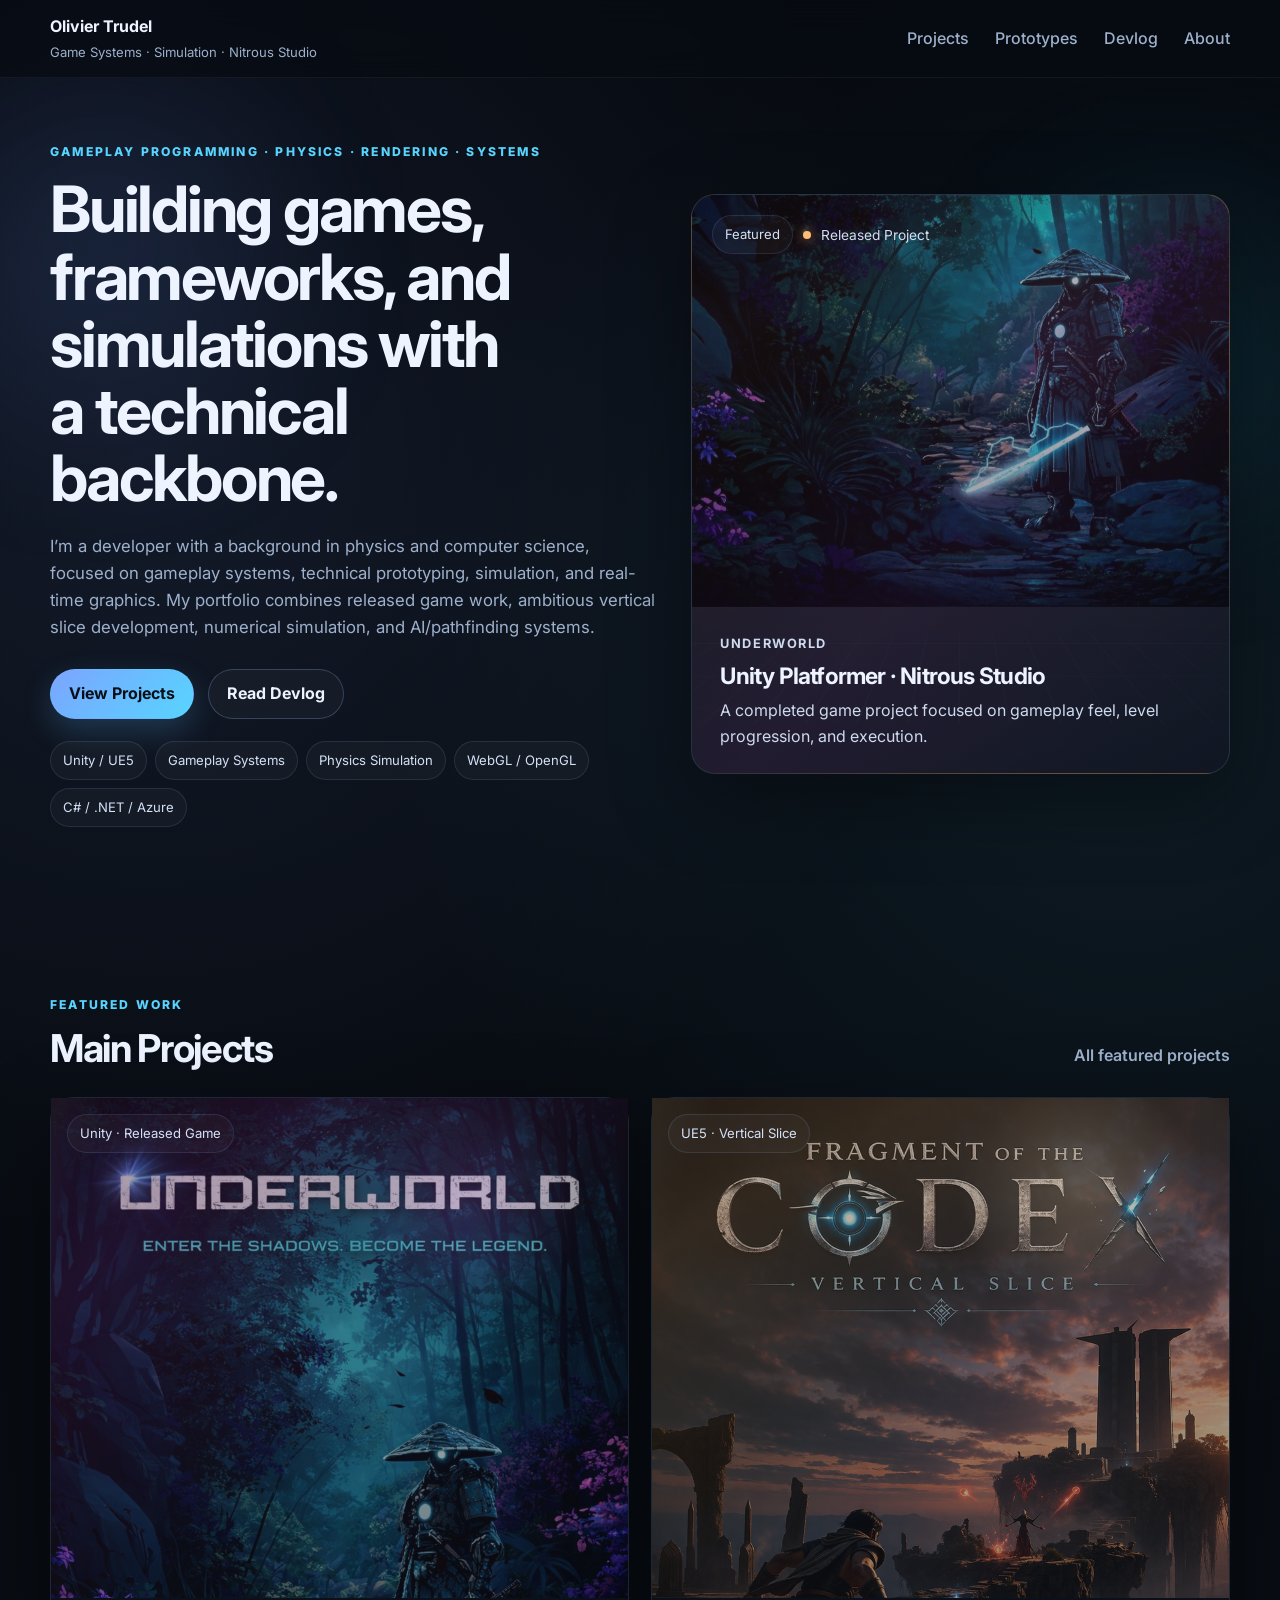
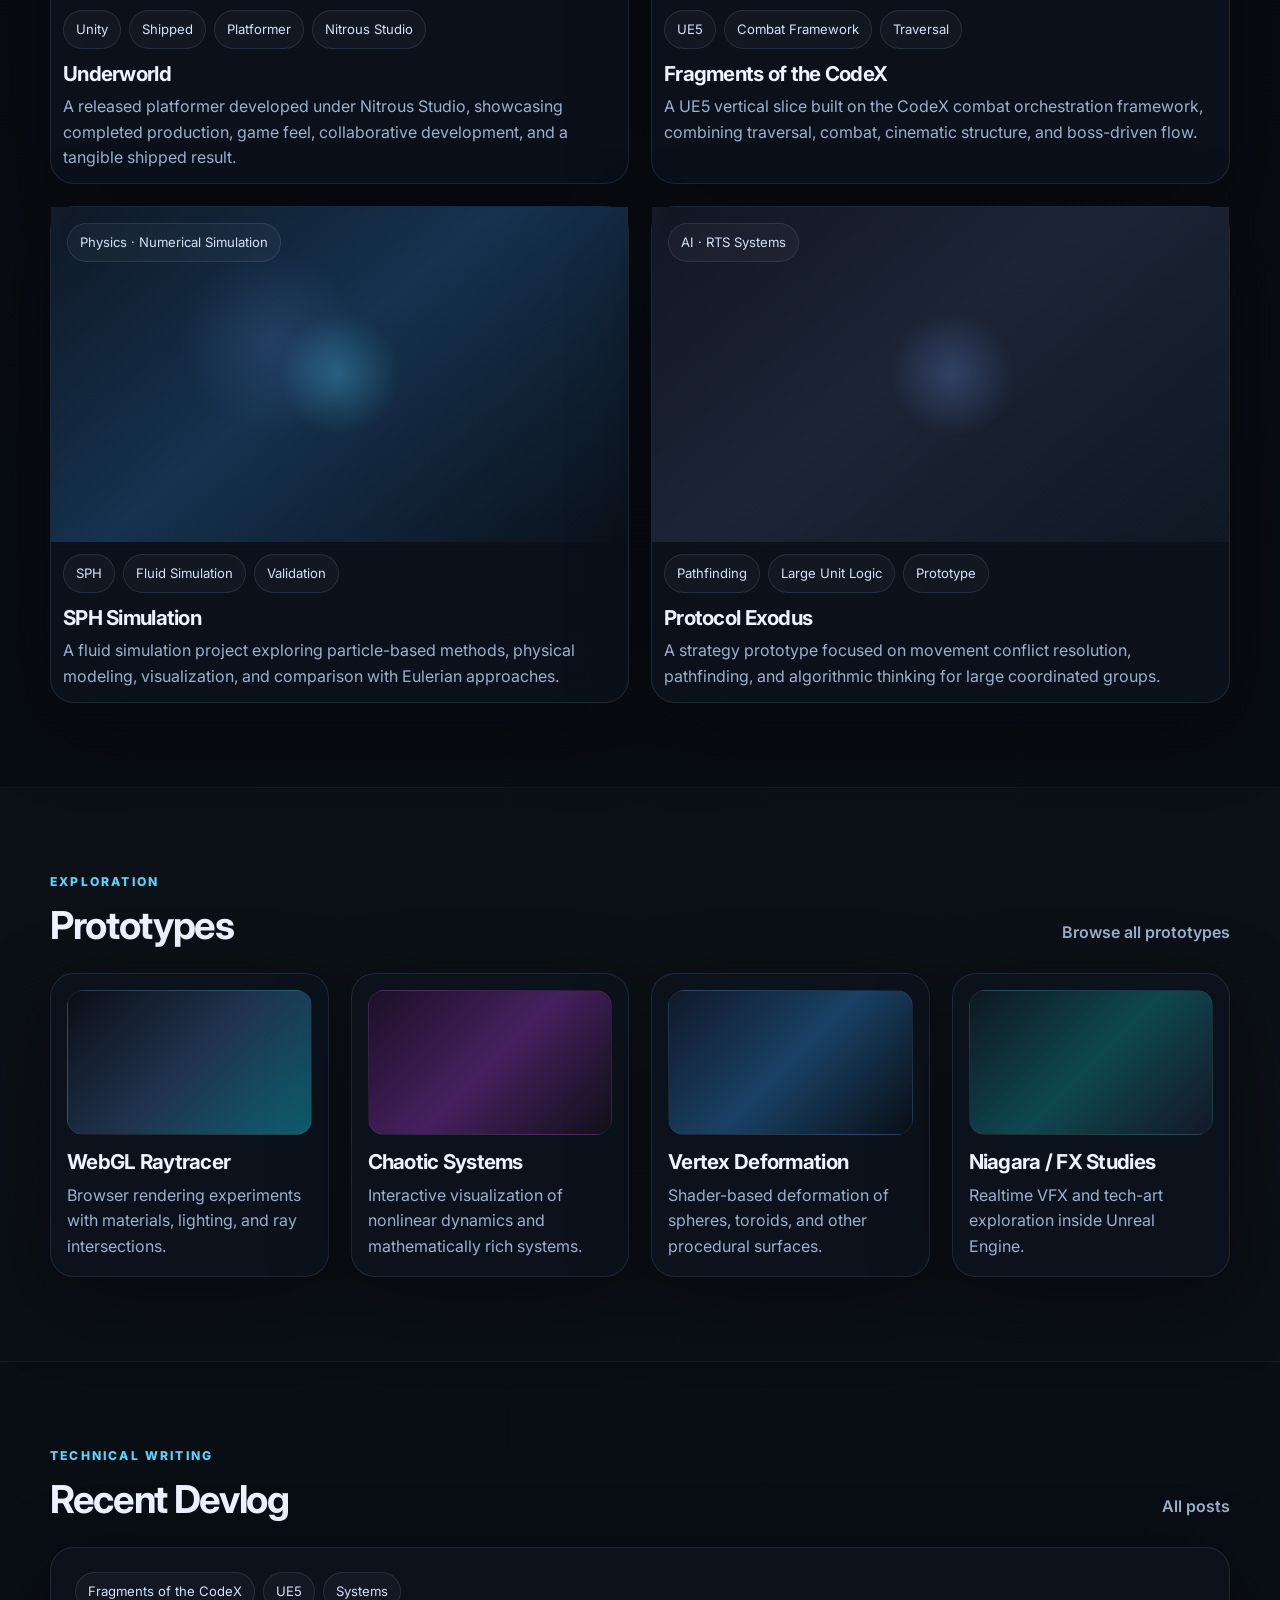
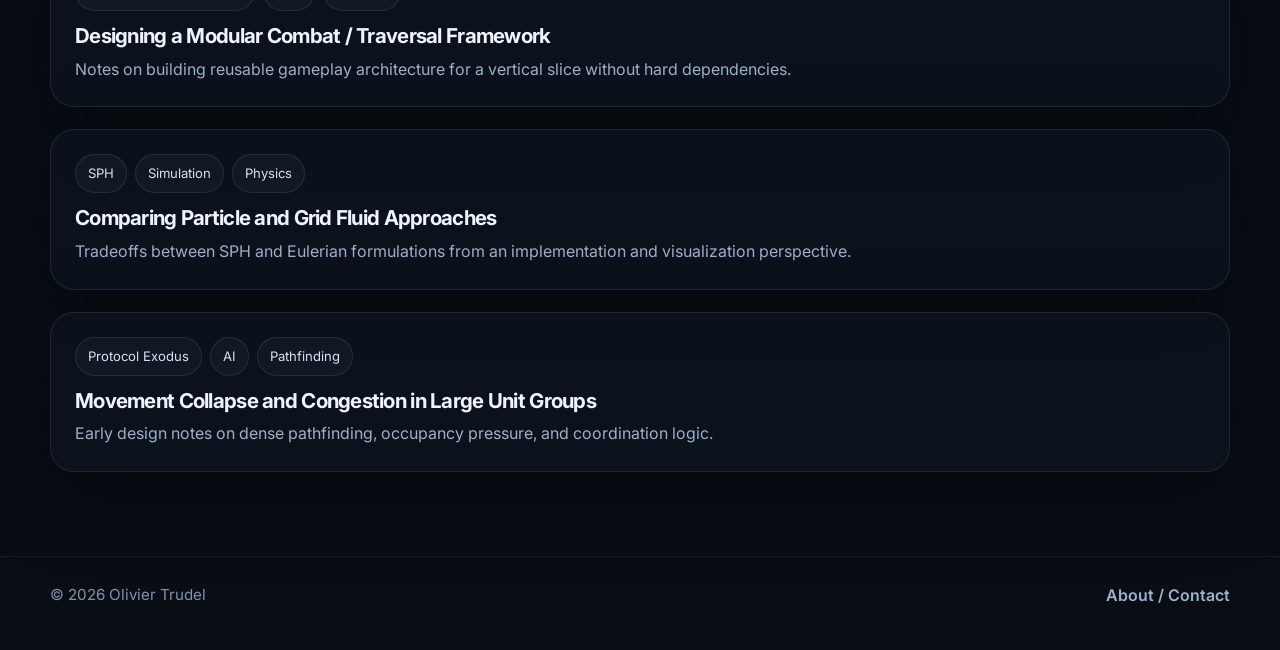
==== index.html @ f6d0781a "Initial commit" ====
<!DOCTYPE html>
<html lang="en">
<head>
    <meta charset="UTF-8" />
    <meta name="viewport" content="width=device-width, initial-scale=1.0" />
    <title>Olivier Trudel — Portfolio</title>
    <meta
            name="description"
            content="Portfolio of Olivier Trudel — gameplay systems, simulation, graphics, and technical development."
    />
    <link rel="preconnect" href="https://fonts.googleapis.com" />
    <link rel="preconnect" href="https://fonts.gstatic.com" crossorigin />
    <link
            href="https://fonts.googleapis.com/css2?family=Inter:wght@400;500;600;700;800&display=swap"
            rel="stylesheet"
    />
    <link rel="stylesheet" href="styles.css" />
</head>
<body>
<div class="page-noise"></div>
<div class="page-glow glow-1"></div>
<div class="page-glow glow-2"></div>

<header class="site-header">
    <div class="container nav">
        <a href="index.html" class="brand">
            <span class="brand-title">Olivier Trudel</span>
            <span class="brand-subtitle">Game Systems · Simulation · Nitrous Studio</span>
        </a>

        <button class="menu-toggle" id="menuToggle" aria-label="Toggle menu">
            <span></span>
            <span></span>
        </button>

        <nav class="nav-links" id="navLinks">
            <a href="projects.html">Projects</a>
            <a href="prototypes.html">Prototypes</a>
            <a href="devlog.html">Devlog</a>
            <a href="about.html">About</a>
        </nav>
    </div>
</header>

<main>
    <section class="hero section">
        <div class="container hero-grid">
            <div class="hero-copy reveal">
                <p class="eyebrow">Gameplay Programming · Physics · Rendering · Systems</p>
                <h1>Building games, frameworks, and simulations with a technical backbone.</h1>
                <p class="hero-text">
                    I’m a developer with a background in physics and computer science, focused on gameplay systems,
                    technical prototyping, simulation, and real-time graphics. My portfolio combines released game work,
                    ambitious vertical slice development, numerical simulation, and AI/pathfinding systems.
                </p>

                <div class="hero-actions">
                    <a href="projects.html" class="btn btn-primary">View Projects</a>
                    <a href="devlog.html" class="btn btn-secondary">Read Devlog</a>
                </div>

                <div class="hero-pills">
                    <span>Unity / UE5</span>
                    <span>Gameplay Systems</span>
                    <span>Physics Simulation</span>
                    <span>WebGL / OpenGL</span>
                    <span>C# / .NET / Azure</span>
                </div>
            </div>

            <div class="hero-visual reveal">
                <div class="hero-panel">
                    <div class="hero-panel-overlay"></div>

                    <div class="hero-hud">
                        <span class="hud-tag">Featured</span>
                        <span class="hud-dot"></span>
                        <span class="hud-status">Released Project</span>
                    </div>

                    <div class="hero-scene">
                        <!--<div class="sun"></div> -->
                        <div class="scan-line"></div>
                        <div class="hero-underworld"></div>
                        <div class="floating-grid"></div>
                        <img src="img/Underworld_horizontal02.png" class="hero-underworld-img" width="760" height="512"/>
                    </div>

                    <div class="hero-panel-content">
                        <p class="panel-label"><a href="underworld.html">Underworld</a></p>
                        <h3><a href="underworld.html">Unity Platformer · Nitrous Studio</a></h3>
                        <p>
                            A completed game project focused on gameplay feel, level progression, and execution.
                        </p>
                    </div>
                </div>
            </div>
        </div>
    </section>

    <section class="section">
        <div class="container">
            <div class="section-head reveal">
                <div>
                    <p class="eyebrow">Featured Work</p>
                    <h2>Main Projects</h2>
                </div>
                <a href="projects.html" class="section-link">All featured projects</a>
            </div>

            <div class="projects-grid home-featured-grid">

                <article class="project-card featured reveal">
                    <div class="project-media">
                        <div class="media-underworld"></div>
                        <div class="project-shine"></div>
                        <img src="img/Underworld_vertical02.png" height="1536" width="1024" class="underworld-card-img"/>
                        <div class="media-label">Unity · Released Game</div>
                    </div>

                    <div class="project-body">
                        <div class="project-tags">
                            <span>Unity</span>
                            <span>Shipped</span>
                            <span>Platformer</span>
                            <span>Nitrous Studio</span>
                        </div>
                        <h3><a href="underworld.html">Underworld</a></h3>
                        <p>
                            A released platformer developed under Nitrous Studio, showcasing completed production,
                            game feel, collaborative development, and a tangible shipped result.
                        </p>
                    </div>
                </article>

                <article class="project-card featured reveal">
                    <div class="project-media">
                        <img src="img/FOTCodeX.png" height="1402" width="1121" class="fragments-card-img"/>
                        <div class="project-shine"></div>
                        <div class="media-fragments"> </div>
                        <div class="media-label">UE5 · Vertical Slice</div>
                    </div>
                    <div class="project-body">
                        <div class="project-tags">
                            <span>UE5</span>
                            <span>Combat Framework</span>
                            <span>Traversal</span>
                        </div>
                        <h3><a href="fragments-codex.html">Fragments of the CodeX</a></h3>
                        <p>
                            A UE5 vertical slice built on the CodeX combat orchestration framework,
                            combining traversal, combat, cinematic structure, and boss-driven flow.
                        </p>
                    </div>
                </article>

                <article class="project-card reveal">
                    <div class="project-media media-sph">
                        <div class="project-shine"></div>
                        <div class="media-label">Physics · Numerical Simulation</div>
                    </div>
                    <div class="project-body">
                        <div class="project-tags">
                            <span>SPH</span>
                            <span>Fluid Simulation</span>
                            <span>Validation</span>
                        </div>
                        <h3>SPH Simulation</h3>
                        <p>
                            A fluid simulation project exploring particle-based methods, physical modeling,
                            visualization, and comparison with Eulerian approaches.
                        </p>
                    </div>
                </article>

                <article class="project-card reveal">
                    <div class="project-media media-protocol">
                        <div class="project-shine"></div>
                        <div class="media-label">AI · RTS Systems</div>
                    </div>
                    <div class="project-body">
                        <div class="project-tags">
                            <span>Pathfinding</span>
                            <span>Large Unit Logic</span>
                            <span>Prototype</span>
                        </div>
                        <h3>Protocol Exodus</h3>
                        <p>
                            A strategy prototype focused on movement conflict resolution, pathfinding,
                            and algorithmic thinking for large coordinated groups.
                        </p>
                    </div>
                </article>
            </div>
        </div>
    </section>

    <section class="section section-alt">
        <div class="container">
            <div class="section-head reveal">
                <div>
                    <p class="eyebrow">Exploration</p>
                    <h2>Prototypes</h2>
                </div>
                <a href="prototypes.html" class="section-link">Browse all prototypes</a>
            </div>

            <div class="prototype-grid">
                <article class="prototype-card reveal">
                    <div class="prototype-thumb thumb-ray"></div>
                    <h3>WebGL Raytracer</h3>
                    <p>Browser rendering experiments with materials, lighting, and ray intersections.</p>
                </article>

                <article class="prototype-card reveal">
                    <div class="prototype-thumb thumb-chaos"></div>
                    <h3>Chaotic Systems</h3>
                    <p>Interactive visualization of nonlinear dynamics and mathematically rich systems.</p>
                </article>

                <article class="prototype-card reveal">
                    <div class="prototype-thumb thumb-vertex"></div>
                    <h3>Vertex Deformation</h3>
                    <p>Shader-based deformation of spheres, toroids, and other procedural surfaces.</p>
                </article>

                <article class="prototype-card reveal">
                    <div class="prototype-thumb thumb-niagara"></div>
                    <h3>Niagara / FX Studies</h3>
                    <p>Realtime VFX and tech-art exploration inside Unreal Engine.</p>
                </article>
            </div>
        </div>
    </section>

    <section class="section">
        <div class="container">
            <div class="section-head reveal">
                <div>
                    <p class="eyebrow">Technical Writing</p>
                    <h2>Recent Devlog</h2>
                </div>
                <a href="devlog.html" class="section-link">All posts</a>
            </div>

            <div class="devlog-list">
                <article class="devlog-card reveal">
                    <div class="devlog-meta">
                        <span>Fragments of the CodeX</span>
                        <span>UE5</span>
                        <span>Systems</span>
                    </div>
                    <h3>Designing a Modular Combat / Traversal Framework</h3>
                    <p>
                        Notes on building reusable gameplay architecture for a vertical slice without hard dependencies.
                    </p>
                </article>

                <article class="devlog-card reveal">
                    <div class="devlog-meta">
                        <span>SPH</span>
                        <span>Simulation</span>
                        <span>Physics</span>
                    </div>
                    <h3>Comparing Particle and Grid Fluid Approaches</h3>
                    <p>
                        Tradeoffs between SPH and Eulerian formulations from an implementation and visualization perspective.
                    </p>
                </article>

                <article class="devlog-card reveal">
                    <div class="devlog-meta">
                        <span>Protocol Exodus</span>
                        <span>AI</span>
                        <span>Pathfinding</span>
                    </div>
                    <h3>Movement Collapse and Congestion in Large Unit Groups</h3>
                    <p>
                        Early design notes on dense pathfinding, occupancy pressure, and coordination logic.
                    </p>
                </article>
            </div>
        </div>
    </section>
</main>

<footer class="site-footer">
    <div class="container footer-row">
        <p>© 2026 Olivier Trudel</p>
        <a href="about.html" class="back-top">About / Contact</a>
    </div>
</footer>

<script src="script.js"></script>
</body>
</html>
---- styles.css ----
:root {
    --bg: #080c12;
    --bg-2: #0c121b;
    --panel: rgba(14, 20, 30, 0.78);
    --panel-strong: rgba(16, 23, 35, 0.95);
    --line: rgba(164, 195, 255, 0.12);
    --line-strong: rgba(164, 195, 255, 0.24);
    --text: #edf3ff;
    --muted: #9db0cc;
    --muted-2: #7f92ad;
    --accent: #7ca4ff;
    --accent-2: #57d5ff;
    --accent-3: #ffbe78;
    --shadow: 0 24px 80px rgba(0, 0, 0, 0.36);
    --radius: 24px;
    --radius-sm: 16px;
    --container: 1180px;
    --header-height: 78px;
}

* {
    box-sizing: border-box;
}

html {
    scroll-behavior: smooth;
}

body {
    margin: 0;
    color: var(--text);
    background:
            radial-gradient(circle at 12% 12%, rgba(124, 164, 255, 0.10), transparent 22%),
            radial-gradient(circle at 88% 18%, rgba(87, 213, 255, 0.08), transparent 22%),
            linear-gradient(180deg, #06090f 0%, #080c12 32%, #090e15 100%);
    font-family: "Inter", sans-serif;
    line-height: 1.6;
    overflow-x: hidden;
}

body.menu-open {
    overflow: hidden;
}

a {
    color: inherit;
    text-decoration: none;
}

.page-noise {
    position: fixed;
    inset: 0;
    pointer-events: none;
    z-index: 0;
    opacity: 0.06;
    background-image:
            radial-gradient(circle at 20% 20%, white 0.5px, transparent 0.7px),
            radial-gradient(circle at 80% 40%, white 0.5px, transparent 0.7px),
            radial-gradient(circle at 50% 70%, white 0.5px, transparent 0.7px);
    background-size: 180px 180px, 240px 240px, 200px 200px;
}

.page-glow {
    position: fixed;
    border-radius: 999px;
    filter: blur(90px);
    pointer-events: none;
    z-index: 0;
    opacity: 0.18;
}

.glow-1 {
    width: 320px;
    height: 320px;
    top: 90px;
    left: -60px;
    background: #4e6db9;
}

.glow-2 {
    width: 280px;
    height: 280px;
    right: -40px;
    top: 220px;
    background: #1686a4;
}

.container {
    width: min(var(--container), calc(100% - 40px));
    margin: 0 auto;
    position: relative;
    z-index: 1;
}

.section {
    padding: 84px 0;
}

.section-alt {
    background:
            linear-gradient(180deg, rgba(255,255,255,0.015), rgba(255,255,255,0.006));
    border-top: 1px solid rgba(255,255,255,0.04);
    border-bottom: 1px solid rgba(255,255,255,0.04);
}

.eyebrow {
    margin: 0 0 14px;
    font-size: 0.76rem;
    text-transform: uppercase;
    letter-spacing: 0.18em;
    font-weight: 800;
    color: var(--accent-2);
}

h1, h2, h3 {
    margin: 0;
    line-height: 1.05;
    letter-spacing: -0.035em;
}

h1 {
    font-size: clamp(2.8rem, 5vw, 5rem);
    max-width: 11.5ch;
}

h2 {
    font-size: clamp(2rem, 3vw, 3rem);
}

h3 {
    font-size: 1.28rem;
}

p {
    margin: 0;
    color: var(--muted);
}

.site-header {
    position: sticky;
    top: 0;
    height: var(--header-height);
    display: flex;
    align-items: center;
    z-index: 20;
    background: rgba(8, 12, 18, 0.72);
    backdrop-filter: blur(16px);
    border-bottom: 1px solid rgba(255,255,255,0.05);
}

.nav {
    display: flex;
    align-items: center;
    justify-content: space-between;
    gap: 24px;
    min-height: var(--header-height);
}

.brand {
    display: inline-flex;
    flex-direction: column;
    gap: 3px;
}

.brand-title {
    font-size: 1rem;
    font-weight: 700;
    color: var(--text);
}

.brand-subtitle {
    font-size: 0.82rem;
    color: var(--muted);
}

.nav-links {
    display: flex;
    align-items: center;
    gap: 26px;
}

.nav-links a {
    color: var(--muted);
    font-weight: 500;
    transition: color 160ms ease;
}

.nav-links a:hover,
.section-link:hover,
.back-top:hover {
    color: var(--text);
}

.menu-toggle {
    display: none;
    width: 46px;
    height: 46px;
    border-radius: 12px;
    border: 1px solid var(--line);
    background: rgba(255,255,255,0.03);
    cursor: pointer;
    padding: 0;
    position: relative;
}

.menu-toggle span {
    position: absolute;
    left: 12px;
    right: 12px;
    height: 2px;
    background: var(--text);
    transition: transform 180ms ease, top 180ms ease;
}

.menu-toggle span:first-child {
    top: 17px;
}

.menu-toggle span:last-child {
    top: 27px;
}

.menu-toggle.active span:first-child {
    top: 22px;
    transform: rotate(45deg);
}

.menu-toggle.active span:last-child {
    top: 22px;
    transform: rotate(-45deg);
}

.hero {
    padding-top: 64px;
}

.hero-grid {
    display: grid;
    grid-template-columns: 1.06fr 0.94fr;
    gap: 34px;
    align-items: center;
}

.hero-text {
    margin-top: 22px;
    max-width: 62ch;
    font-size: 1.05rem;
}

.hero-actions,
.about-actions {
    display: flex;
    flex-wrap: wrap;
    gap: 14px;
    margin-top: 28px;
}

.btn {
    min-height: 50px;
    padding: 0 18px;
    border-radius: 999px;
    display: inline-flex;
    align-items: center;
    justify-content: center;
    border: 1px solid transparent;
    font-weight: 700;
    transition: transform 160ms ease, border-color 160ms ease, background 160ms ease;
}

.btn:hover {
    transform: translateY(-2px);
}

.btn-primary {
    color: #071019;
    background: linear-gradient(135deg, var(--accent), var(--accent-2));
    box-shadow: 0 12px 30px rgba(88, 180, 255, 0.22);
}

.btn-secondary {
    color: var(--text);
    border-color: var(--line-strong);
    background: rgba(255,255,255,0.03);
}



/* HERO section */

.hero-pills,
.project-tags,
.devlog-meta {
    display: flex;
    flex-wrap: wrap;
    gap: 8px;
}

.hero-pills {
    margin-top: 22px;
}

.hero-pills span,
.project-tags span,
.devlog-meta span,
.media-label,
.hud-tag {
    border: 1px solid var(--line);
    background: rgba(255,255,255,0.03);
    color: #d4e2f8;
    border-radius: 999px;
    padding: 8px 12px;
    font-size: 0.82rem;
}

.hero-panel,
.project-card,
.prototype-card,
.devlog-card,
.about-card,
.contact-panel,
.case-card {
    border: 1px solid var(--line);
    background: var(--panel);
    border-radius: var(--radius);
    box-shadow: var(--shadow);
}

.hero-panel {
    position: relative;
    overflow: hidden;
    min-height: 580px;
    background:
            linear-gradient(180deg, rgba(255,255,255,0.02), rgba(255,255,255,0.01)),
            linear-gradient(160deg, #1c1514 0%, #5d3c20 18%, #1a1f2b 58%, #111827 100%);
}


.hero-panel-overlay {
    position: absolute;
    inset: 0;
    background:
            radial-gradient(circle at 70% 20%, rgba(122, 164, 255, 0.16), transparent 18%),
            linear-gradient(180deg, rgba(5,8,12,0.0), rgba(5,8,12,0.18));
    pointer-events: none;
}

.hero-hud {
    position: absolute;
    top: 20px;
    left: 20px;
    right: 20px;
    z-index: 2;
    display: flex;
    align-items: center;
    flex-wrap: wrap;
    gap: 10px;
}

.hud-status {
    color: #d4dff0;
    font-size: 0.86rem;
}

.hud-dot {
    width: 8px;
    height: 8px;
    border-radius: 999px;
    background: var(--accent-3);
    box-shadow: 0 0 12px rgba(255, 190, 120, 0.7);
}


/* HERO Image */

.hero-underworld {
    position: absolute;
    inset: -5px;
    z-index: 1;
    opacity: 0.23;
    background:
            radial-gradient(circle at 68% 26%, rgba(197, 125, 255, 0.4), transparent 18%),
            linear-gradient(
                    135deg,
                    #1c1326 30%,
                    #4d2352 55%,
                    #191c28 88%,
                    #10141e 100%
            );
}

.hero-scene {
    position: absolute;
    inset: 0;
    overflow: hidden;
}

.hero-underworld-img {
    position: absolute;
    z-index: 0;
    pointer-events: none;
    display: block;

    left: 50%;
    top: 50%;
    transform: translate(-50%, -63%) scale(0.50);
    width: auto;
    height: auto;
    max-width: none;
    max-height: none;
    opacity: 0.78;
}


.sun {
    position: absolute;
    width: 180px;
    height: 180px;
    border-radius: 999px;
    top: 50px;
    right: 350px;
    z-index: 1;
    background:
            radial-gradient(circle, rgba(255, 214, 154, 0.1) 0%, rgba(255, 187, 90, 0.3) 42%, rgba(255, 187, 90, 0.0) 68%);
    filter: blur(8px);
}

.scan-line {
    position: absolute;
    inset: 0;
    background: linear-gradient(180deg, transparent, rgba(255,255,255,0.08), transparent);
    transform: translateY(-120%);
    animation: scanMove 7s linear infinite;
    opacity: 0.45;
}

.floating-grid {
    position: absolute;
    inset: auto -10% -6% -10%;
    height: 48%;
    background-image:
            linear-gradient(rgba(140, 180, 255, 0.09) 1px, transparent 1px),
            linear-gradient(90deg, rgba(140, 180, 255, 0.09) 1px, transparent 1px);
    background-size: 40px 40px;
    transform: perspective(600px) rotateX(72deg);
    opacity: 0.32;
}

.hero-panel-content {
    position: absolute;
    left: 28px;
    right: 28px;
    bottom: 24px;
    z-index: 2;
}

.panel-label {
    margin-bottom: 10px;
    color: var(--accent-2);
    font-weight: 700;
    text-transform: uppercase;
    letter-spacing: 0.12em;
    font-size: 0.8rem;
}

.hero-panel-content h3 {
    font-size: 1.42rem;
    max-width: 24ch;
}

.hero-panel-content p {
    margin-top: 10px;
    max-width: 44ch;
    color: #cedaee;
}

.section-head {
    margin-bottom: 28px;
    display: flex;
    align-items: end;
    justify-content: space-between;
    gap: 16px;
}

.section-link {
    color: var(--muted);
    font-weight: 600;
}












/* PROJECT SECTION */

.projects-grid,
.prototype-grid,
.devlog-list {
    display: grid;
    gap: 22px;
}

.projects-grid {
    grid-template-columns: repeat(2, minmax(0, 1fr));
}

.home-featured-grid .featured {
    grid-column: span 1;
    grid-row: span 2;
}

.project-card,
.prototype-card,
.devlog-card,
.case-card,
.about-card,
.contact-panel {
    transition: transform 180ms ease, border-color 180ms ease;
}

.project-card:hover,
.prototype-card:hover,
.devlog-card:hover,
.case-card:hover,
.about-card:hover,
.contact-panel:hover {
    transform: translateY(-4px);
    border-color: rgba(124, 164, 255, 0.26);
}

.project-media {
    position: relative;
    height: 335px;
    overflow: hidden;
}

.featured .project-media {
    height: 500px;
}

.project-body {
    padding: 12px;
}

.project-body h3,
.prototype-card h3,
.devlog-card h3 {
    margin-top: 14px;
    margin-bottom: 10px;
}

.media-label {
    position: absolute;
    top: 16px;
    left: 16px;
    z-index: 2;
}

.project-shine {
    position: absolute;
    inset: -20%;
    background: linear-gradient(110deg, transparent 30%, rgba(255,255,255,0.14) 48%, transparent 66%);
    transform: translateX(-60%);
    animation: shineMove 9s ease-in-out infinite;
    z-index: 2;
}

/* Underworld card section */



.media-underworld {
    position: absolute;
    inset: -10%;
    z-index: 1;
    opacity: 0.4;
    background:
         radial-gradient(circle at 68% 26%, rgba(197, 125, 255, 0.4), transparent 18%),
         linear-gradient(145deg, #1c1326 0%, #4d2352 26%, #191c28 60%, #10141e 100%);
}

.underworld-card-img {
    position: absolute;
    z-index: 0;

    left: 50%;
    top: 50%;
    transform: translate(-50%, -38%) scale(0.6);
    width: auto;
    height: auto;
    max-width: none;
    max-height: none;
    opacity: 0.95;
    filter: saturate(1.00) contrast(1.00);
}





/* FOTCodeX card section */

.media-fragments {
    position: absolute;
    inset: -10%;
    z-index: 1;
    opacity: 0.38;
    background:
            radial-gradient(circle at 70% 24%, rgba(255, 214, 154, 0.55), transparent 18%),
            linear-gradient(150deg, #3f2917 0%, #6f4c27 24%, #1b1f2a 62%, #101521 100%);
}

.fragments-card-img {
    position: absolute;
    z-index: 0;

    left: 50%;
    top: 50%;
    transform: translate(-50%, -38%) scale(0.6);
    width: auto;
    height: auto;
    max-width: none;
    max-height: none;
    opacity: 0.95;
    filter: saturate(1.00) contrast(1.00);
}



/* SPH card section */

.media-sph {
    background:
            radial-gradient(circle at 50% 50%, rgba(87, 213, 255, 0.28), transparent 18%),
            radial-gradient(circle at 38% 40%, rgba(124, 164, 255, 0.14), transparent 22%),
            linear-gradient(140deg, #0f1825 0%, #15324f 46%, #0b111a 100%);
}

.media-protocol {
    background:
            radial-gradient(circle at 52% 50%, rgba(124,164,255,0.24), transparent 18%),
            linear-gradient(140deg, #111622 0%, #1c2436 45%, #101823 100%);
}

.case-list {
    display: grid;
    gap: 26px;
}

.case-card {
    overflow: hidden;
}

.case-media.large {
    height: 280px;
}

.case-media {
    border-bottom: 1px solid rgba(255,255,255,0.05);
}

.case-content {
    padding: 24px;
}

.case-kicker {
    color: var(--accent-2);
    text-transform: uppercase;
    letter-spacing: 0.12em;
    font-size: 0.78rem;
    font-weight: 700;
    margin-bottom: 10px;
}

.case-content > p {
    margin-top: 16px;
}

.case-columns {
    margin-top: 24px;
    display: grid;
    grid-template-columns: repeat(2, minmax(0, 1fr));
    gap: 24px;
}

.case-columns ul,
.about-card ul {
    margin: 14px 0 0;
    padding-left: 20px;
    color: var(--muted);
}

.case-columns li + li,
.about-card li + li {
    margin-top: 10px;
}

.prototype-grid {
    grid-template-columns: repeat(4, minmax(0, 1fr));
}

.prototype-page-grid {
    gap: 18px;
}

.prototype-card {
    padding: 16px;
}

.prototype-thumb {
    height: 145px;
    border-radius: var(--radius-sm);
    margin-bottom: 16px;
    border: 1px solid rgba(255,255,255,0.05);
}

.thumb-ray {
    background: linear-gradient(135deg, #0b0f16, #20334e, #0d6070);
}
.thumb-chaos {
    background: linear-gradient(135deg, #1d1027, #46205f, #11111a);
}
.thumb-vertex {
    background: linear-gradient(135deg, #11192a, #194165, #0b1018);
}
.thumb-geometry {
    background: linear-gradient(135deg, #231118, #6d273f, #131018);
}
.thumb-niagara {
    background: linear-gradient(135deg, #0f1820, #0f4850, #141826);
}
.thumb-fluid-alt {
    background: linear-gradient(135deg, #102033, #1a4d76, #0e1420);
}
.thumb-webgl {
    background: linear-gradient(135deg, #141727, #284e80, #12131b);
}
.thumb-misc {
    background: linear-gradient(135deg, #181818, #343434, #101010);
}

.about-grid {
    display: grid;
    grid-template-columns: 1.1fr 0.9fr;
    gap: 24px;
    align-items: start;
}

.about-copy p + p {
    margin-top: 16px;
}

.about-card {
    padding: 26px;
    background: var(--panel-strong);
}

.contact-panel {
    padding: 28px;
    display: grid;
    grid-template-columns: 1fr auto;
    gap: 24px;
    align-items: center;
    background:
            linear-gradient(180deg, rgba(255,255,255,0.02), rgba(255,255,255,0.01)),
            var(--panel);
}

.contact-panel-alone {
    margin-top: 28px;
}

.contact-links {
    display: flex;
    flex-wrap: wrap;
    gap: 14px;
}

.contact-links a {
    padding: 10px 14px;
    border-radius: 999px;
    border: 1px solid var(--line);
    background: rgba(255,255,255,0.03);
    color: #d8e6fb;
    font-weight: 600;
}

.page-intro {
    margin-bottom: 34px;
}

.page-title {
    max-width: none;
}

.page-subtitle {
    margin-top: 18px;
    max-width: 70ch;
    font-size: 1.04rem;
}

.large-devlog-list {
    gap: 18px;
}

.devlog-card {
    padding: 24px;
}

.site-footer {
    padding: 26px 0 42px;
    border-top: 1px solid rgba(255,255,255,0.05);
}

.footer-row {
    display: flex;
    align-items: center;
    justify-content: space-between;
    gap: 16px;
}

.footer-row p {
    color: var(--muted-2);
    font-size: 0.95rem;
}

.back-top {
    color: var(--muted);
    font-weight: 600;
}

/* reveal */
.reveal {
    opacity: 0;
    transform: translateY(22px);
    transition: opacity 600ms ease, transform 600ms ease;
}

.reveal.visible {
    opacity: 1;
    transform: translateY(0);
}

/* animations */
@keyframes scanMove {
    from { transform: translateY(-120%); }
    to { transform: translateY(120%); }
}

@keyframes shineMove {
    0% { transform: translateX(-80%); }
    55% { transform: translateX(60%); }
    100% { transform: translateX(60%); }
}

@media (max-width: 1080px) {
    .hero-grid,
    .about-grid,
    .contact-panel,
    .prototype-grid,
    .projects-grid,
    .case-columns {
        grid-template-columns: 1fr;
    }

    .home-featured-grid .featured {
        grid-column: auto;
    }

    .contact-panel {
        align-items: start;
    }
}

@media (max-width: 820px) {
    .menu-toggle {
        display: inline-block;
    }

    .nav-links {
        position: fixed;
        top: var(--header-height);
        left: 0;
        right: 0;
        background: rgba(7, 11, 17, 0.98);
        border-bottom: 1px solid rgba(255,255,255,0.05);
        padding: 18px 20px 22px;
        display: none;
        flex-direction: column;
        align-items: flex-start;
        gap: 18px;
    }

    .nav-links.open {
        display: flex;
    }

    .hero-panel {
        min-height: 500px;
    }
}

@media (max-width: 640px) {
    .container {
        width: min(var(--container), calc(100% - 24px));
    }

    .section {
        padding: 72px 0;
    }

    .hero-actions,
    .about-actions {
        flex-direction: column;
    }

    .btn {
        width: 100%;
    }

    .project-media {
        height: 210px;
    }

    .featured .project-media,
    .case-media.large {
        height: 220px;
    }

    .hero-panel {
        min-height: 440px;
    }

    .hero-panel-content {
        left: 20px;
        right: 20px;
        bottom: 20px;
    }

    .footer-row {
        flex-direction: column;
        align-items: flex-start;
    }
}
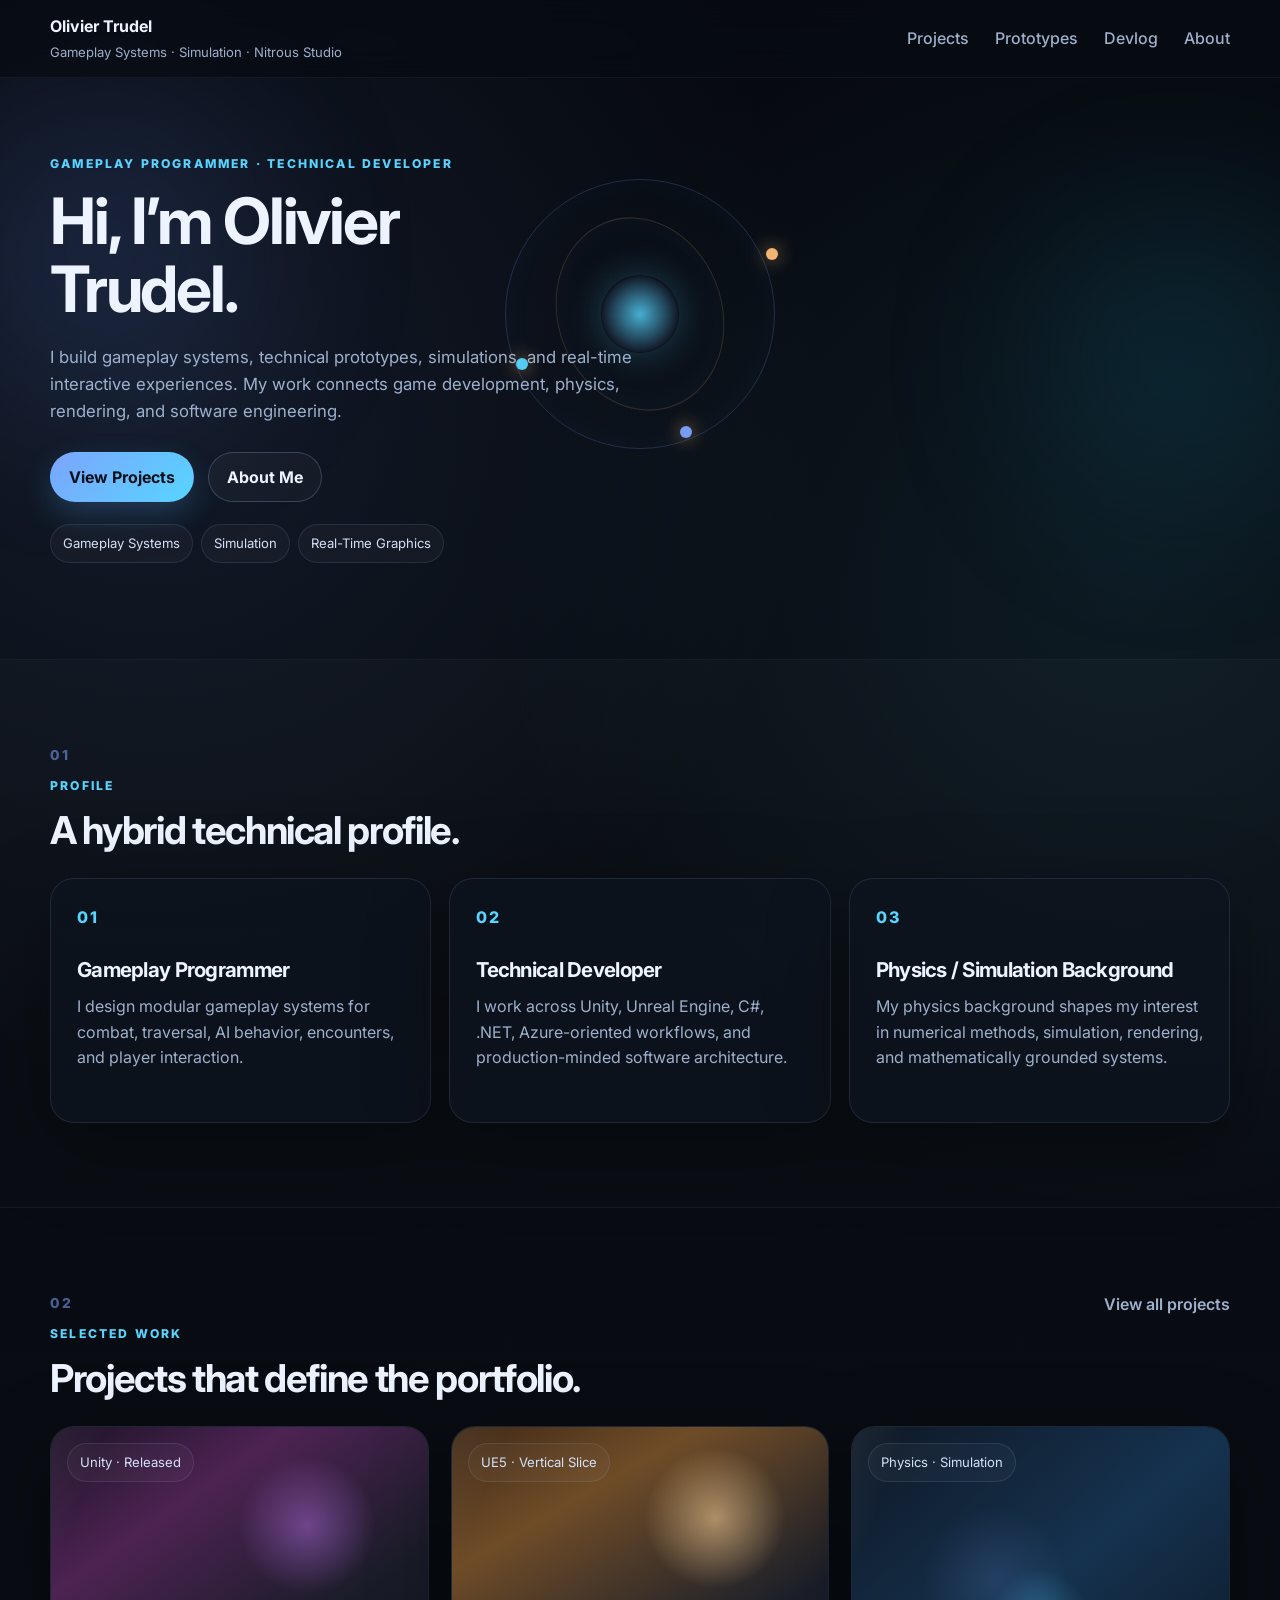
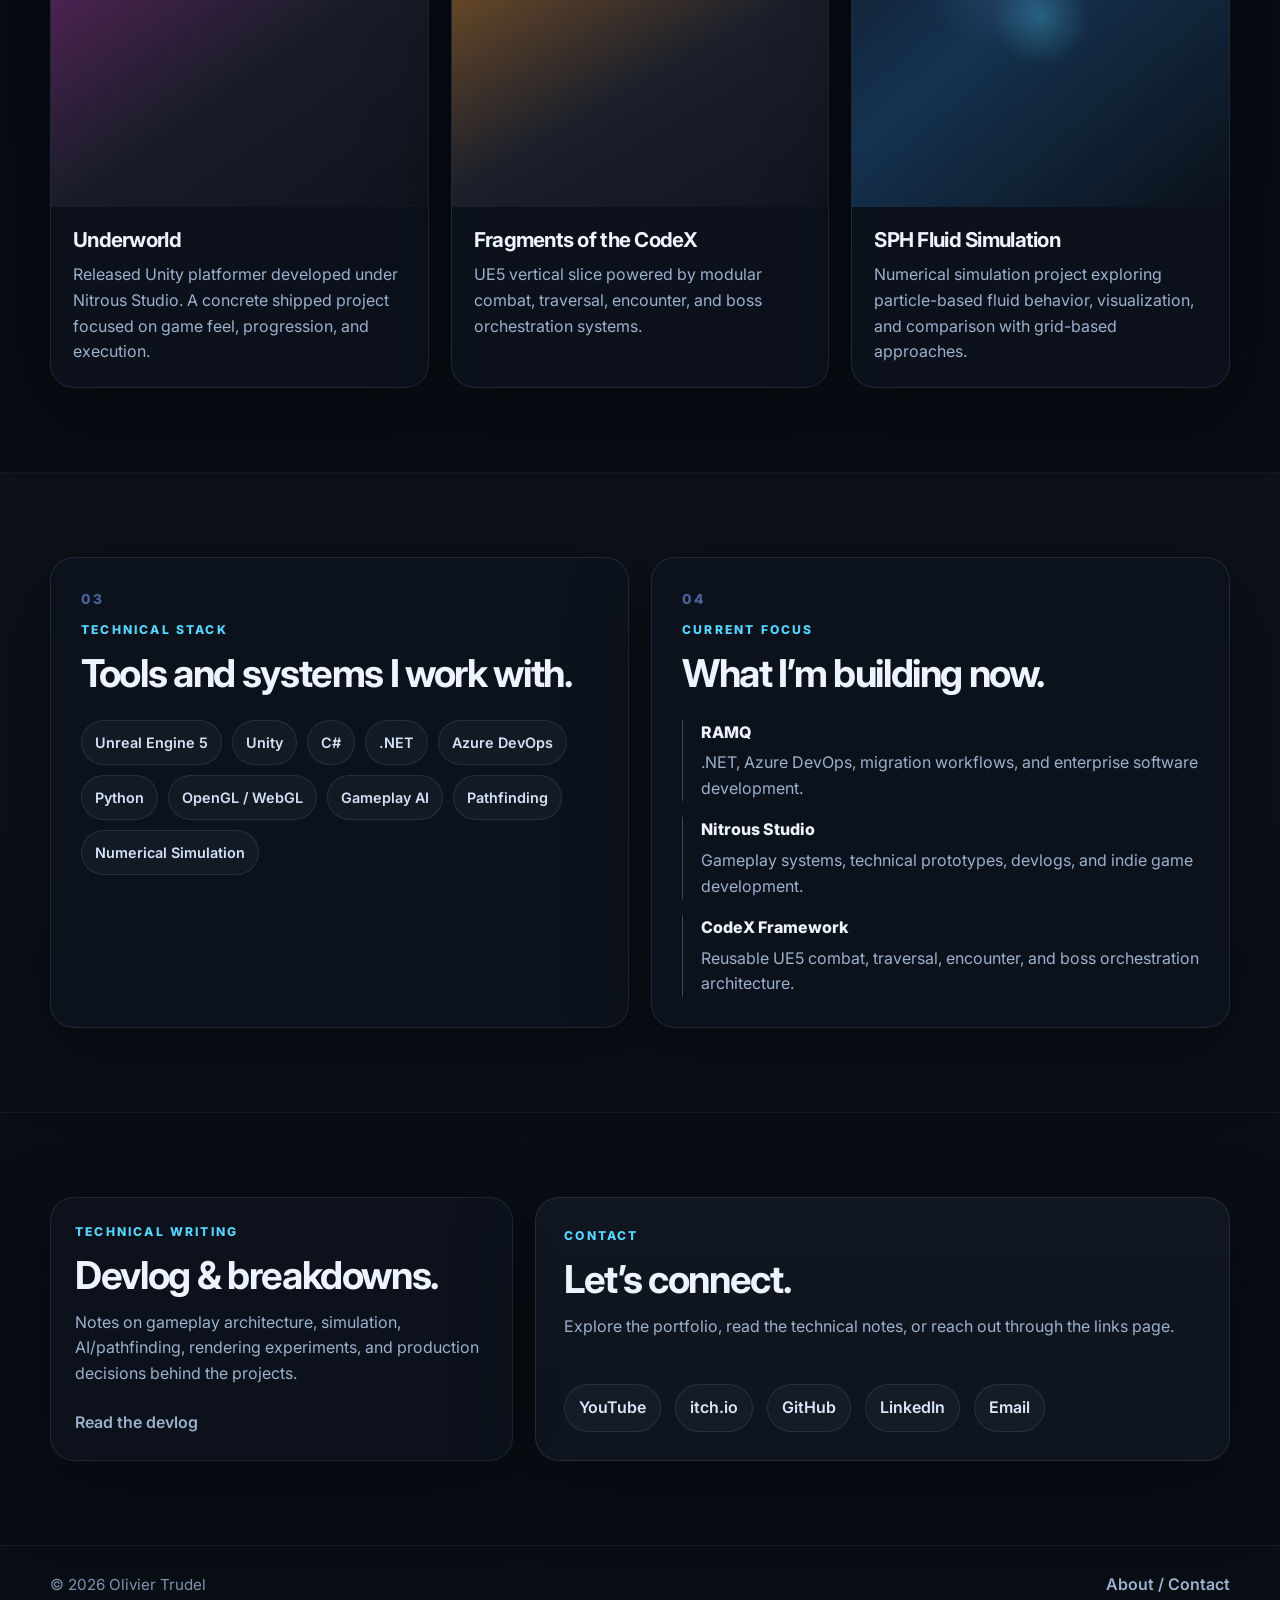
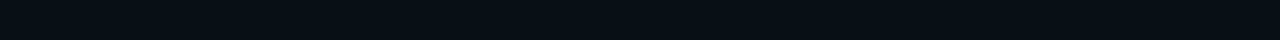
==== commit 890e61fa: "first rework index.html" ====
--- a/index.html
+++ b/index.html
@@ -25,7 +25,7 @@
     <div class="container nav">
         <a href="index.html" class="brand">
             <span class="brand-title">Olivier Trudel</span>
-            <span class="brand-subtitle">Game Systems · Simulation · Nitrous Studio</span>
+            <span class="brand-subtitle">Gameplay Systems · Simulation · Nitrous Studio</span>
         </a>
 
         <button class="menu-toggle" id="menuToggle" aria-label="Toggle menu">
@@ -43,241 +43,212 @@
 </header>
 
 <main>
-    <section class="hero section">
-        <div class="container hero-grid">
+    <section class="hero section home-hero">
+        <div class="container hero-grid home-hero-grid">
             <div class="hero-copy reveal">
-                <p class="eyebrow">Gameplay Programming · Physics · Rendering · Systems</p>
-                <h1>Building games, frameworks, and simulations with a technical backbone.</h1>
-                <p class="hero-text">
-                    I’m a developer with a background in physics and computer science, focused on gameplay systems,
-                    technical prototyping, simulation, and real-time graphics. My portfolio combines released game work,
-                    ambitious vertical slice development, numerical simulation, and AI/pathfinding systems.
+                <p class="eyebrow">Gameplay Programmer · Technical Developer</p>
+                <h1 class="home-hero-title">Hi, I’m Olivier Trudel.</h1>
+                <p class="hero-text home-hero-text">
+                    I build gameplay systems, technical prototypes, simulations, and real-time interactive experiences.
+                    My work connects game development, physics, rendering, and software engineering.
                 </p>
 
                 <div class="hero-actions">
                     <a href="projects.html" class="btn btn-primary">View Projects</a>
-                    <a href="devlog.html" class="btn btn-secondary">Read Devlog</a>
-                </div>
-
-                <div class="hero-pills">
-                    <span>Unity / UE5</span>
+                    <a href="about.html" class="btn btn-secondary">About Me</a>
+                </div>
+
+                <div class="hero-pills compact-pills">
                     <span>Gameplay Systems</span>
-                    <span>Physics Simulation</span>
-                    <span>WebGL / OpenGL</span>
-                    <span>C# / .NET / Azure</span>
-                </div>
-            </div>
-
-            <div class="hero-visual reveal">
-                <div class="hero-panel">
-                    <div class="hero-panel-overlay"></div>
-
-                    <div class="hero-hud">
-                        <span class="hud-tag">Featured</span>
-                        <span class="hud-dot"></span>
-                        <span class="hud-status">Released Project</span>
-                    </div>
-
-                    <div class="hero-scene">
-                        <!--<div class="sun"></div> -->
-                        <div class="scan-line"></div>
-                        <div class="hero-underworld"></div>
-                        <div class="floating-grid"></div>
-                        <img src="img/Underworld_horizontal02.png" class="hero-underworld-img" width="760" height="512"/>
-                    </div>
-
-                    <div class="hero-panel-content">
-                        <p class="panel-label"><a href="underworld.html">Underworld</a></p>
-                        <h3><a href="underworld.html">Unity Platformer · Nitrous Studio</a></h3>
+                    <span>Simulation</span>
+                    <span>Real-Time Graphics</span>
+                </div>
+            </div>
+
+
+
+
+            <div class="signal-orbit" aria-hidden="true">
+                <span class="orbit-ring ring-a"></span>
+                <span class="orbit-ring ring-b"></span>
+                <span class="orbit-core"></span>
+                <span class="orbit-node node-a"></span>
+                <span class="orbit-node node-b"></span>
+                <span class="orbit-node node-c"></span>
+            </div>
+        </div>
+    </section>
+
+    <section class="section section-alt home-profile-section">
+        <div class="container">
+            <div class="section-head reveal numbered-head">
+                <div>
+                    <p class="section-number">01</p>
+                    <p class="eyebrow">Profile</p>
+                    <h2>A hybrid technical profile.</h2>
+                </div>
+            </div>
+
+            <div class="home-profile-grid">
+                <article class="profile-card reveal">
+                    <span class="profile-index">01</span>
+                    <h3>Gameplay Programmer</h3>
+                    <p>
+                        I design modular gameplay systems for combat, traversal, AI behavior, encounters,
+                        and player interaction.
+                    </p>
+                </article>
+
+                <article class="profile-card reveal">
+                    <span class="profile-index">02</span>
+                    <h3>Technical Developer</h3>
+                    <p>
+                        I work across Unity, Unreal Engine, C#, .NET, Azure-oriented workflows,
+                        and production-minded software architecture.
+                    </p>
+                </article>
+
+                <article class="profile-card reveal">
+                    <span class="profile-index">03</span>
+                    <h3>Physics / Simulation Background</h3>
+                    <p>
+                        My physics background shapes my interest in numerical methods, simulation,
+                        rendering, and mathematically grounded systems.
+                    </p>
+                </article>
+            </div>
+        </div>
+    </section>
+
+    <section class="section home-work-section">
+        <div class="container">
+            <div class="section-head reveal numbered-head">
+                <div>
+                    <p class="section-number">02</p>
+                    <p class="eyebrow">Selected Work</p>
+                    <h2>Projects that define the portfolio.</h2>
+                </div>
+                <a href="projects.html" class="section-link">View all projects</a>
+            </div>
+
+            <div class="home-selected-grid">
+                <article class="home-work-card reveal">
+                    <div class="home-work-media media-underworld">
+                        <div class="project-shine"></div>
+                        <div class="media-label">Unity · Released</div>
+                    </div>
+                    <div class="home-work-body">
+                        <h3>Underworld</h3>
                         <p>
-                            A completed game project focused on gameplay feel, level progression, and execution.
+                            Released Unity platformer developed under Nitrous Studio. A concrete shipped project
+                            focused on game feel, progression, and execution.
                         </p>
                     </div>
-                </div>
-            </div>
-        </div>
-    </section>
-
-    <section class="section">
-        <div class="container">
-            <div class="section-head reveal">
-                <div>
-                    <p class="eyebrow">Featured Work</p>
-                    <h2>Main Projects</h2>
-                </div>
-                <a href="projects.html" class="section-link">All featured projects</a>
-            </div>
-
-            <div class="projects-grid home-featured-grid">
-
-                <article class="project-card featured reveal">
-                    <div class="project-media">
-                        <div class="media-underworld"></div>
+                </article>
+
+                <article class="home-work-card reveal">
+                    <div class="home-work-media media-fragments">
                         <div class="project-shine"></div>
-                        <img src="img/Underworld_vertical02.png" height="1536" width="1024" class="underworld-card-img"/>
-                        <div class="media-label">Unity · Released Game</div>
-                    </div>
-
-                    <div class="project-body">
-                        <div class="project-tags">
-                            <span>Unity</span>
-                            <span>Shipped</span>
-                            <span>Platformer</span>
+                        <div class="media-label">UE5 · Vertical Slice</div>
+                    </div>
+                    <div class="home-work-body">
+                        <h3>Fragments of the CodeX</h3>
+                        <p>
+                            UE5 vertical slice powered by modular combat, traversal, encounter, and boss
+                            orchestration systems.
+                        </p>
+                    </div>
+                </article>
+
+                <article class="home-work-card reveal">
+                    <div class="home-work-media media-sph">
+                        <div class="project-shine"></div>
+                        <div class="media-label">Physics · Simulation</div>
+                    </div>
+                    <div class="home-work-body">
+                        <h3>SPH Fluid Simulation</h3>
+                        <p>
+                            Numerical simulation project exploring particle-based fluid behavior, visualization,
+                            and comparison with grid-based approaches.
+                        </p>
+                    </div>
+                </article>
+            </div>
+        </div>
+    </section>
+
+    <section class="section section-alt home-stack-section">
+        <div class="container">
+            <div class="home-split-grid">
+                <div class="stack-panel reveal">
+                    <p class="section-number">03</p>
+                    <p class="eyebrow">Technical Stack</p>
+                    <h2>Tools and systems I work with.</h2>
+                    <div class="stack-cloud">
+                        <span>Unreal Engine 5</span>
+                        <span>Unity</span>
+                        <span>C#</span>
+                        <span>.NET</span>
+                        <span>Azure DevOps</span>
+                        <span>Python</span>
+                        <span>OpenGL / WebGL</span>
+                        <span>Gameplay AI</span>
+                        <span>Pathfinding</span>
+                        <span>Numerical Simulation</span>
+                    </div>
+                </div>
+
+                <div class="focus-panel reveal">
+                    <p class="section-number">04</p>
+                    <p class="eyebrow">Current Focus</p>
+                    <h2>What I’m building now.</h2>
+                    <div class="focus-list">
+                        <div>
+                            <span>RAMQ</span>
+                            <p>.NET, Azure DevOps, migration workflows, and enterprise software development.</p>
+                        </div>
+                        <div>
                             <span>Nitrous Studio</span>
+                            <p>Gameplay systems, technical prototypes, devlogs, and indie game development.</p>
                         </div>
-                        <h3><a href="underworld.html">Underworld</a></h3>
-                        <p>
-                            A released platformer developed under Nitrous Studio, showcasing completed production,
-                            game feel, collaborative development, and a tangible shipped result.
-                        </p>
-                    </div>
-                </article>
-
-                <article class="project-card featured reveal">
-                    <div class="project-media">
-                        <img src="img/FOTCodeX.png" height="1402" width="1121" class="fragments-card-img"/>
-                        <div class="project-shine"></div>
-                        <div class="media-fragments"> </div>
-                        <div class="media-label">UE5 · Vertical Slice</div>
-                    </div>
-                    <div class="project-body">
-                        <div class="project-tags">
-                            <span>UE5</span>
-                            <span>Combat Framework</span>
-                            <span>Traversal</span>
+                        <div>
+                            <span>CodeX Framework</span>
+                            <p>Reusable UE5 combat, traversal, encounter, and boss orchestration architecture.</p>
                         </div>
-                        <h3><a href="fragments-codex.html">Fragments of the CodeX</a></h3>
-                        <p>
-                            A UE5 vertical slice built on the CodeX combat orchestration framework,
-                            combining traversal, combat, cinematic structure, and boss-driven flow.
-                        </p>
-                    </div>
-                </article>
-
-                <article class="project-card reveal">
-                    <div class="project-media media-sph">
-                        <div class="project-shine"></div>
-                        <div class="media-label">Physics · Numerical Simulation</div>
-                    </div>
-                    <div class="project-body">
-                        <div class="project-tags">
-                            <span>SPH</span>
-                            <span>Fluid Simulation</span>
-                            <span>Validation</span>
-                        </div>
-                        <h3>SPH Simulation</h3>
-                        <p>
-                            A fluid simulation project exploring particle-based methods, physical modeling,
-                            visualization, and comparison with Eulerian approaches.
-                        </p>
-                    </div>
-                </article>
-
-                <article class="project-card reveal">
-                    <div class="project-media media-protocol">
-                        <div class="project-shine"></div>
-                        <div class="media-label">AI · RTS Systems</div>
-                    </div>
-                    <div class="project-body">
-                        <div class="project-tags">
-                            <span>Pathfinding</span>
-                            <span>Large Unit Logic</span>
-                            <span>Prototype</span>
-                        </div>
-                        <h3>Protocol Exodus</h3>
-                        <p>
-                            A strategy prototype focused on movement conflict resolution, pathfinding,
-                            and algorithmic thinking for large coordinated groups.
-                        </p>
-                    </div>
-                </article>
-            </div>
-        </div>
-    </section>
-
-    <section class="section section-alt">
-        <div class="container">
-            <div class="section-head reveal">
-                <div>
-                    <p class="eyebrow">Exploration</p>
-                    <h2>Prototypes</h2>
-                </div>
-                <a href="prototypes.html" class="section-link">Browse all prototypes</a>
-            </div>
-
-            <div class="prototype-grid">
-                <article class="prototype-card reveal">
-                    <div class="prototype-thumb thumb-ray"></div>
-                    <h3>WebGL Raytracer</h3>
-                    <p>Browser rendering experiments with materials, lighting, and ray intersections.</p>
-                </article>
-
-                <article class="prototype-card reveal">
-                    <div class="prototype-thumb thumb-chaos"></div>
-                    <h3>Chaotic Systems</h3>
-                    <p>Interactive visualization of nonlinear dynamics and mathematically rich systems.</p>
-                </article>
-
-                <article class="prototype-card reveal">
-                    <div class="prototype-thumb thumb-vertex"></div>
-                    <h3>Vertex Deformation</h3>
-                    <p>Shader-based deformation of spheres, toroids, and other procedural surfaces.</p>
-                </article>
-
-                <article class="prototype-card reveal">
-                    <div class="prototype-thumb thumb-niagara"></div>
-                    <h3>Niagara / FX Studies</h3>
-                    <p>Realtime VFX and tech-art exploration inside Unreal Engine.</p>
-                </article>
-            </div>
-        </div>
-    </section>
-
-    <section class="section">
-        <div class="container">
-            <div class="section-head reveal">
-                <div>
+                    </div>
+                </div>
+            </div>
+        </div>
+    </section>
+
+    <section class="section home-bottom-section">
+        <div class="container">
+            <div class="home-bottom-grid">
+                <article class="devlog-card home-devlog-card reveal">
                     <p class="eyebrow">Technical Writing</p>
-                    <h2>Recent Devlog</h2>
-                </div>
-                <a href="devlog.html" class="section-link">All posts</a>
-            </div>
-
-            <div class="devlog-list">
-                <article class="devlog-card reveal">
-                    <div class="devlog-meta">
-                        <span>Fragments of the CodeX</span>
-                        <span>UE5</span>
-                        <span>Systems</span>
-                    </div>
-                    <h3>Designing a Modular Combat / Traversal Framework</h3>
-                    <p>
-                        Notes on building reusable gameplay architecture for a vertical slice without hard dependencies.
-                    </p>
-                </article>
-
-                <article class="devlog-card reveal">
-                    <div class="devlog-meta">
-                        <span>SPH</span>
-                        <span>Simulation</span>
-                        <span>Physics</span>
-                    </div>
-                    <h3>Comparing Particle and Grid Fluid Approaches</h3>
-                    <p>
-                        Tradeoffs between SPH and Eulerian formulations from an implementation and visualization perspective.
-                    </p>
-                </article>
-
-                <article class="devlog-card reveal">
-                    <div class="devlog-meta">
-                        <span>Protocol Exodus</span>
-                        <span>AI</span>
-                        <span>Pathfinding</span>
-                    </div>
-                    <h3>Movement Collapse and Congestion in Large Unit Groups</h3>
-                    <p>
-                        Early design notes on dense pathfinding, occupancy pressure, and coordination logic.
-                    </p>
+                    <h2>Devlog & breakdowns.</h2>
+                    <p>
+                        Notes on gameplay architecture, simulation, AI/pathfinding, rendering experiments,
+                        and production decisions behind the projects.
+                    </p>
+                    <a href="devlog.html" class="section-link inline-link">Read the devlog</a>
+                </article>
+
+                <article class="contact-panel home-contact-card reveal">
+                    <div>
+                        <p class="eyebrow">Contact</p>
+                        <h2>Let’s connect.</h2>
+                        <p>Explore the portfolio, read the technical notes, or reach out through the links page.</p>
+                    </div>
+
+                    <div class="contact-links">
+                        <a href="#">YouTube</a>
+                        <a href="#">itch.io</a>
+                        <a href="#">GitHub</a>
+                        <a href="#">LinkedIn</a>
+                        <a href="#">Email</a>
+                    </div>
+
                 </article>
             </div>
         </div>
@@ -293,4 +264,4 @@
 
 <script src="script.js"></script>
 </body>
-</html>+</html>
--- a/styles.css
+++ b/styles.css
@@ -283,10 +283,6 @@
     background: rgba(255,255,255,0.03);
 }
 
-
-
-/* HERO section */
-
 .hero-pills,
 .project-tags,
 .devlog-meta {
@@ -334,6 +330,11 @@
             linear-gradient(160deg, #1c1514 0%, #5d3c20 18%, #1a1f2b 58%, #111827 100%);
 }
 
+.hero-underworld {
+    background:
+            linear-gradient(180deg, rgba(255,255,255,0.02), rgba(255,255,255,0.01)),
+            linear-gradient(160deg, #1b1220 0%, #3e203b 20%, #141924 56%, #10141f 100%);
+}
 
 .hero-panel-overlay {
     position: absolute;
@@ -369,59 +370,68 @@
     box-shadow: 0 0 12px rgba(255, 190, 120, 0.7);
 }
 
-
-/* HERO Image */
-
-.hero-underworld {
-    position: absolute;
-    inset: -5px;
-    z-index: 1;
-    opacity: 0.23;
-    background:
-            radial-gradient(circle at 68% 26%, rgba(197, 125, 255, 0.4), transparent 18%),
-            linear-gradient(
-                    135deg,
-                    #1c1326 30%,
-                    #4d2352 55%,
-                    #191c28 88%,
-                    #10141e 100%
-            );
-}
-
 .hero-scene {
     position: absolute;
     inset: 0;
     overflow: hidden;
 }
-
-.hero-underworld-img {
-    position: absolute;
-    z-index: 0;
-    pointer-events: none;
-    display: block;
-
-    left: 50%;
-    top: 50%;
-    transform: translate(-50%, -63%) scale(0.50);
-    width: auto;
-    height: auto;
-    max-width: none;
-    max-height: none;
-    opacity: 0.78;
-}
-
 
 .sun {
     position: absolute;
     width: 180px;
     height: 180px;
     border-radius: 999px;
-    top: 50px;
-    right: 350px;
-    z-index: 1;
+    top: 92px;
+    right: 78px;
     background:
-            radial-gradient(circle, rgba(255, 214, 154, 0.1) 0%, rgba(255, 187, 90, 0.3) 42%, rgba(255, 187, 90, 0.0) 68%);
+            radial-gradient(circle, rgba(255, 214, 154, 0.95) 0%, rgba(255, 187, 90, 0.5) 42%, rgba(255, 187, 90, 0.0) 68%);
     filter: blur(8px);
+}
+
+.ridge {
+    position: absolute;
+    left: -6%;
+    right: -6%;
+    border-radius: 40% 40% 0 0 / 100% 100% 0 0;
+}
+
+.ridge-back {
+    height: 180px;
+    bottom: 165px;
+    background: linear-gradient(180deg, rgba(72, 53, 35, 0.55), rgba(40, 32, 28, 0.78));
+    transform: skewX(-8deg);
+}
+
+.ridge-mid {
+    height: 220px;
+    bottom: 92px;
+    background: linear-gradient(180deg, rgba(95, 66, 38, 0.72), rgba(48, 37, 31, 0.94));
+    transform: skewX(7deg);
+}
+
+.ridge-front {
+    height: 210px;
+    bottom: -12px;
+    background: linear-gradient(180deg, rgba(32, 28, 33, 0.85), rgba(14, 18, 27, 1));
+}
+
+.tower {
+    position: absolute;
+    width: 78px;
+    height: 220px;
+    bottom: 130px;
+    left: 47%;
+    transform: translateX(-50%);
+    background: linear-gradient(180deg, rgba(28, 26, 31, 0.15), rgba(16, 18, 24, 0.9));
+    clip-path: polygon(34% 0, 66% 0, 74% 10%, 80% 100%, 20% 100%, 26% 10%);
+}
+
+.underworld-castle {
+    width: 110px;
+    height: 180px;
+    left: 42%;
+    bottom: 130px;
+    clip-path: polygon(15% 100%, 15% 40%, 28% 40%, 28% 12%, 40% 12%, 40% 40%, 60% 40%, 60% 22%, 72% 22%, 72% 40%, 85% 40%, 85% 100%);
 }
 
 .scan-line {
@@ -486,19 +496,6 @@
     font-weight: 600;
 }
 
-
-
-
-
-
-
-
-
-
-
-
-/* PROJECT SECTION */
-
 .projects-grid,
 .prototype-grid,
 .devlog-list {
@@ -511,8 +508,7 @@
 }
 
 .home-featured-grid .featured {
-    grid-column: span 1;
-    grid-row: span 2;
+    grid-column: span 2;
 }
 
 .project-card,
@@ -536,16 +532,16 @@
 
 .project-media {
     position: relative;
-    height: 335px;
+    height: 235px;
     overflow: hidden;
 }
 
 .featured .project-media {
-    height: 500px;
+    height: 300px;
 }
 
 .project-body {
-    padding: 12px;
+    padding: 22px;
 }
 
 .project-body h3,
@@ -568,72 +564,19 @@
     background: linear-gradient(110deg, transparent 30%, rgba(255,255,255,0.14) 48%, transparent 66%);
     transform: translateX(-60%);
     animation: shineMove 9s ease-in-out infinite;
-    z-index: 2;
-}
-
-/* Underworld card section */
-
-
+}
 
 .media-underworld {
-    position: absolute;
-    inset: -10%;
-    z-index: 1;
-    opacity: 0.4;
     background:
-         radial-gradient(circle at 68% 26%, rgba(197, 125, 255, 0.4), transparent 18%),
-         linear-gradient(145deg, #1c1326 0%, #4d2352 26%, #191c28 60%, #10141e 100%);
-}
-
-.underworld-card-img {
-    position: absolute;
-    z-index: 0;
-
-    left: 50%;
-    top: 50%;
-    transform: translate(-50%, -38%) scale(0.6);
-    width: auto;
-    height: auto;
-    max-width: none;
-    max-height: none;
-    opacity: 0.95;
-    filter: saturate(1.00) contrast(1.00);
-}
-
-
-
-
-
-/* FOTCodeX card section */
+            radial-gradient(circle at 68% 26%, rgba(197, 125, 255, 0.4), transparent 18%),
+            linear-gradient(145deg, #1c1326 0%, #4d2352 26%, #191c28 60%, #10141e 100%);
+}
 
 .media-fragments {
-    position: absolute;
-    inset: -10%;
-    z-index: 1;
-    opacity: 0.38;
     background:
             radial-gradient(circle at 70% 24%, rgba(255, 214, 154, 0.55), transparent 18%),
             linear-gradient(150deg, #3f2917 0%, #6f4c27 24%, #1b1f2a 62%, #101521 100%);
 }
-
-.fragments-card-img {
-    position: absolute;
-    z-index: 0;
-
-    left: 50%;
-    top: 50%;
-    transform: translate(-50%, -38%) scale(0.6);
-    width: auto;
-    height: auto;
-    max-width: none;
-    max-height: none;
-    opacity: 0.95;
-    filter: saturate(1.00) contrast(1.00);
-}
-
-
-
-/* SPH card section */
 
 .media-sph {
     background:
@@ -947,4 +890,319 @@
         flex-direction: column;
         align-items: flex-start;
     }
-}+}
+/* redesigned homepage */
+.home-hero {
+    padding-top: 76px;
+    padding-bottom: 96px;
+}
+
+.home-hero-grid {
+    grid-template-columns: minmax(0, 1fr) minmax(360px, 0.78fr);
+    gap: 54px;
+}
+
+.home-hero-title {
+    max-width: 12ch;
+}
+
+.home-hero-text {
+    max-width: 58ch;
+}
+
+.compact-pills {
+    max-width: 520px;
+}
+
+.home-signal-panel {
+    min-height: 520px;
+    background:
+            radial-gradient(circle at 50% 34%, rgba(87, 213, 255, 0.16), transparent 22%),
+            radial-gradient(circle at 74% 22%, rgba(124, 164, 255, 0.18), transparent 18%),
+            linear-gradient(160deg, #111724 0%, #141b2a 42%, #0c111b 100%);
+}
+
+.signal-orbit {
+    position: absolute;
+    inset: 70px 28px 160px;
+    display: grid;
+    place-items: center;
+    opacity: 0.95;
+}
+
+.orbit-ring,
+.orbit-core,
+.orbit-node {
+    position: absolute;
+    border-radius: 999px;
+}
+
+.orbit-ring {
+    border: 1px solid rgba(124, 164, 255, 0.22);
+    box-shadow: inset 0 0 42px rgba(87, 213, 255, 0.04);
+}
+
+.ring-a {
+    width: 270px;
+    height: 270px;
+}
+
+.ring-b {
+    width: 180px;
+    height: 180px;
+    transform: rotate(28deg) skew(10deg);
+    border-color: rgba(255, 190, 120, 0.18);
+}
+
+.orbit-core {
+    width: 78px;
+    height: 78px;
+    background: radial-gradient(circle, rgba(87, 213, 255, 0.85), rgba(124, 164, 255, 0.08) 68%, transparent 70%);
+    box-shadow: 0 0 36px rgba(87, 213, 255, 0.28);
+}
+
+.orbit-node {
+    width: 12px;
+    height: 12px;
+    background: var(--accent-3);
+    box-shadow: 0 0 18px rgba(255, 190, 120, 0.76);
+}
+
+.node-a { transform: translate(132px, -60px); }
+.node-b { transform: translate(-118px, 50px); background: var(--accent-2); }
+.node-c { transform: translate(46px, 118px); background: var(--accent); }
+
+.signal-content {
+    bottom: 26px;
+}
+
+.signal-list {
+    display: grid;
+    gap: 12px;
+    margin-top: 14px;
+}
+
+.signal-list div {
+    display: grid;
+    grid-template-columns: auto 1fr;
+    column-gap: 12px;
+    row-gap: 2px;
+    padding: 12px;
+    border: 1px solid rgba(164, 195, 255, 0.12);
+    border-radius: 16px;
+    background: rgba(255, 255, 255, 0.035);
+}
+
+.signal-list span {
+    grid-row: span 2;
+    color: var(--accent-2);
+    font-weight: 800;
+    font-size: 0.8rem;
+    letter-spacing: 0.12em;
+}
+
+.signal-list strong {
+    color: var(--text);
+    line-height: 1.2;
+}
+
+.signal-list p {
+    margin-top: 2px;
+    font-size: 0.9rem;
+    color: var(--muted);
+}
+
+.numbered-head {
+    align-items: start;
+}
+
+.section-number {
+    margin: 0 0 10px;
+    color: rgba(124, 164, 255, 0.55);
+    font-size: 0.86rem;
+    font-weight: 800;
+    letter-spacing: 0.18em;
+}
+
+.home-profile-grid {
+    display: grid;
+    grid-template-columns: repeat(3, minmax(0, 1fr));
+    gap: 18px;
+}
+
+.profile-card,
+.home-work-card,
+.stack-panel,
+.focus-panel {
+    border: 1px solid var(--line);
+    background: var(--panel);
+    border-radius: var(--radius);
+    box-shadow: var(--shadow);
+    transition: transform 180ms ease, border-color 180ms ease;
+}
+
+.profile-card:hover,
+.home-work-card:hover,
+.stack-panel:hover,
+.focus-panel:hover {
+    transform: translateY(-4px);
+    border-color: rgba(124, 164, 255, 0.26);
+}
+
+.profile-card {
+    padding: 26px;
+    min-height: 245px;
+}
+
+.profile-index {
+    display: inline-flex;
+    margin-bottom: 28px;
+    color: var(--accent-2);
+    font-weight: 800;
+    letter-spacing: 0.12em;
+}
+
+.profile-card h3 {
+    margin-bottom: 14px;
+}
+
+.home-selected-grid {
+    display: grid;
+    grid-template-columns: repeat(3, minmax(0, 1fr));
+    gap: 22px;
+}
+
+.home-work-card {
+    overflow: hidden;
+    display: flex;
+    flex-direction: column;
+}
+
+.home-work-media {
+    position: relative;
+    min-height: 380px;
+    overflow: hidden;
+}
+
+.home-work-body {
+    padding: 22px;
+}
+
+.home-work-body h3 {
+    margin-bottom: 12px;
+}
+
+.home-split-grid {
+    display: grid;
+    grid-template-columns: 1fr 1fr;
+    gap: 22px;
+}
+
+.stack-panel,
+.focus-panel {
+    padding: 30px;
+}
+
+.stack-cloud {
+    display: flex;
+    flex-wrap: wrap;
+    gap: 10px;
+    margin-top: 26px;
+}
+
+.stack-cloud span {
+    border: 1px solid var(--line);
+    background: rgba(255,255,255,0.035);
+    color: #d4e2f8;
+    border-radius: 999px;
+    padding: 10px 13px;
+    font-size: 0.9rem;
+    font-weight: 600;
+}
+
+.focus-list {
+    display: grid;
+    gap: 16px;
+    margin-top: 26px;
+}
+
+.focus-list div {
+    padding-left: 18px;
+    border-left: 1px solid rgba(87, 213, 255, 0.32);
+}
+
+.focus-list span {
+    display: block;
+    margin-bottom: 5px;
+    color: var(--text);
+    font-weight: 800;
+}
+
+.home-bottom-grid {
+    display: grid;
+    grid-template-columns: 0.8fr 1.2fr;
+    gap: 22px;
+    align-items: stretch;
+}
+
+.home-devlog-card h2,
+.home-contact-card h2 {
+    margin-bottom: 14px;
+}
+
+.inline-link {
+    display: inline-flex;
+    margin-top: 24px;
+}
+
+.home-contact-card {
+    grid-template-columns: 1fr;
+    align-content: space-between;
+}
+
+@media (max-width: 1080px) {
+    .home-hero-grid,
+    .home-profile-grid,
+    .home-selected-grid,
+    .home-split-grid,
+    .home-bottom-grid {
+        grid-template-columns: 1fr;
+    }
+
+    .home-signal-panel {
+        min-height: 460px;
+    }
+
+    .signal-orbit {
+        inset: 58px 28px 170px;
+    }
+}
+
+@media (max-width: 640px) {
+    .home-hero {
+        padding-top: 54px;
+        padding-bottom: 72px;
+    }
+
+    .home-hero-title {
+        max-width: 9ch;
+    }
+
+    .profile-card,
+    .stack-panel,
+    .focus-panel {
+        padding: 22px;
+    }
+
+    .home-work-media {
+        min-height: 150px;
+    }
+
+    .signal-list div {
+        grid-template-columns: 1fr;
+    }
+
+    .signal-list span {
+        grid-row: auto;
+    }
+}
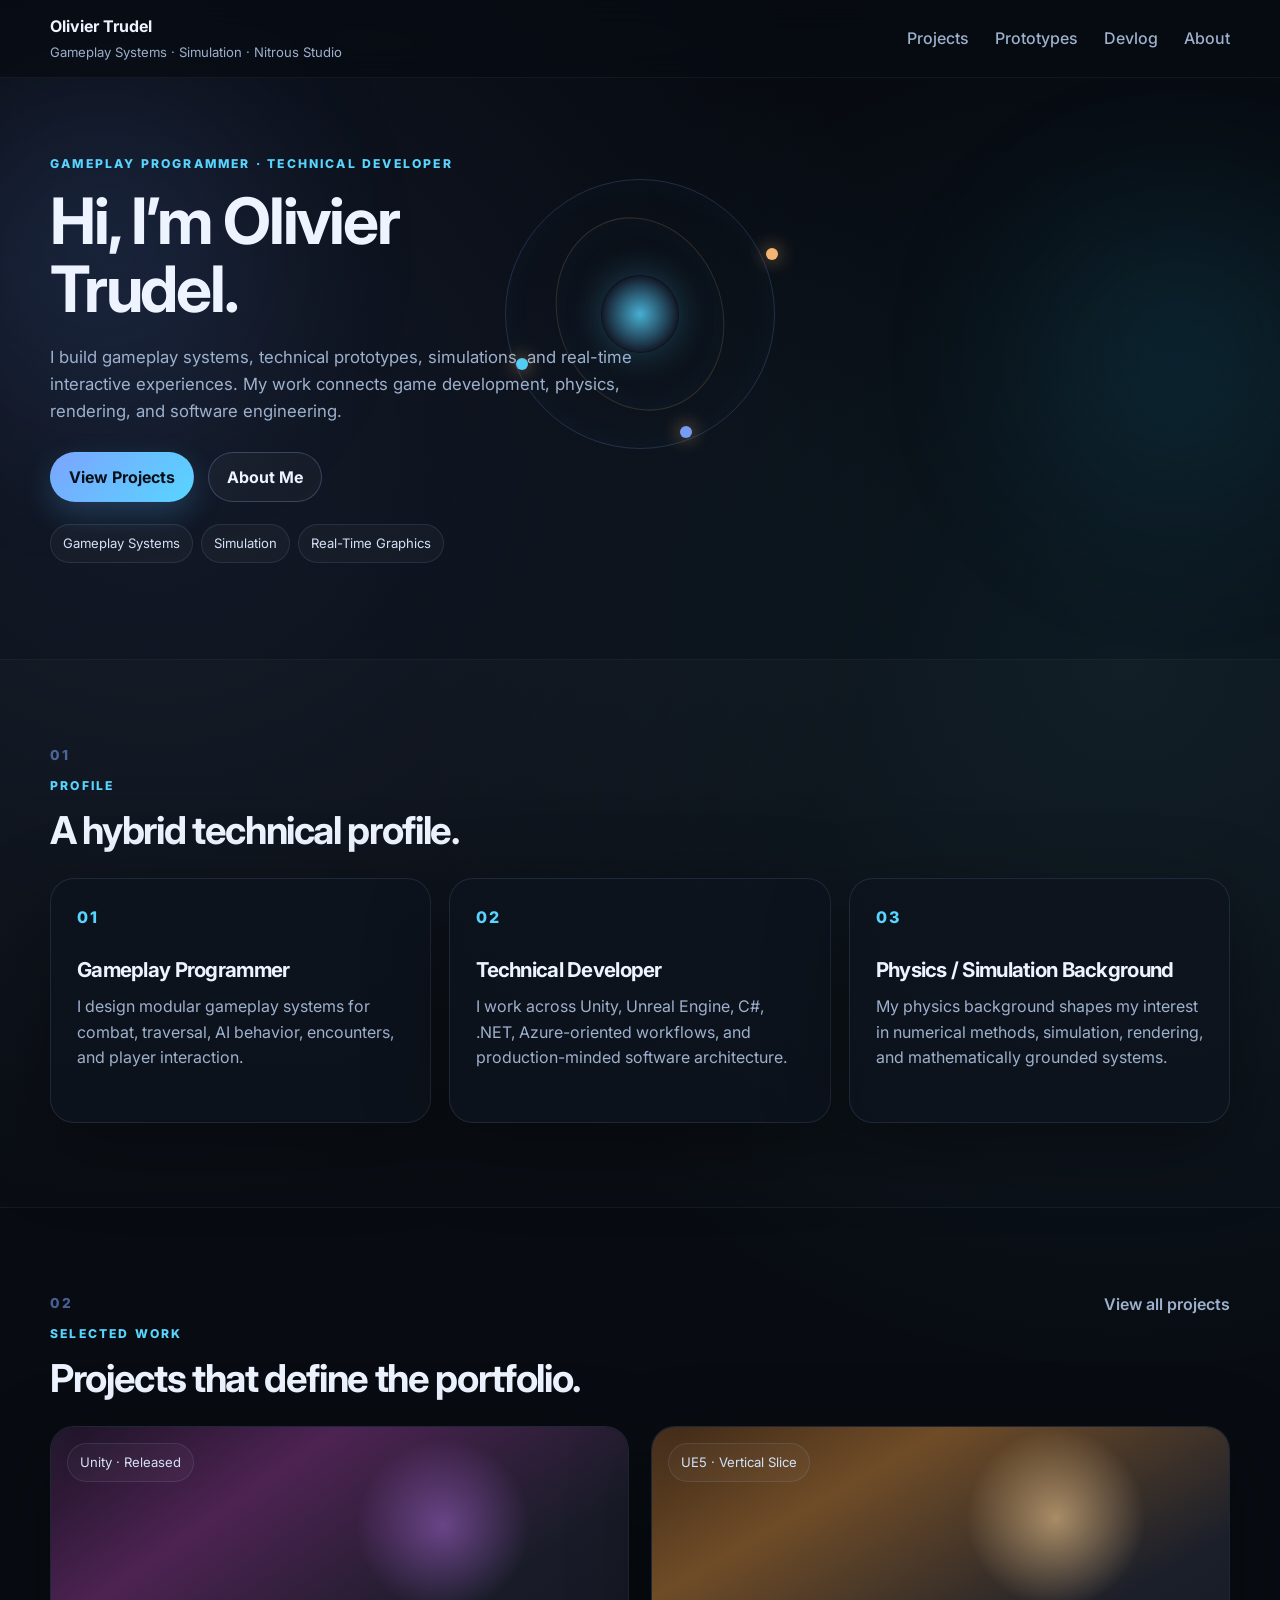
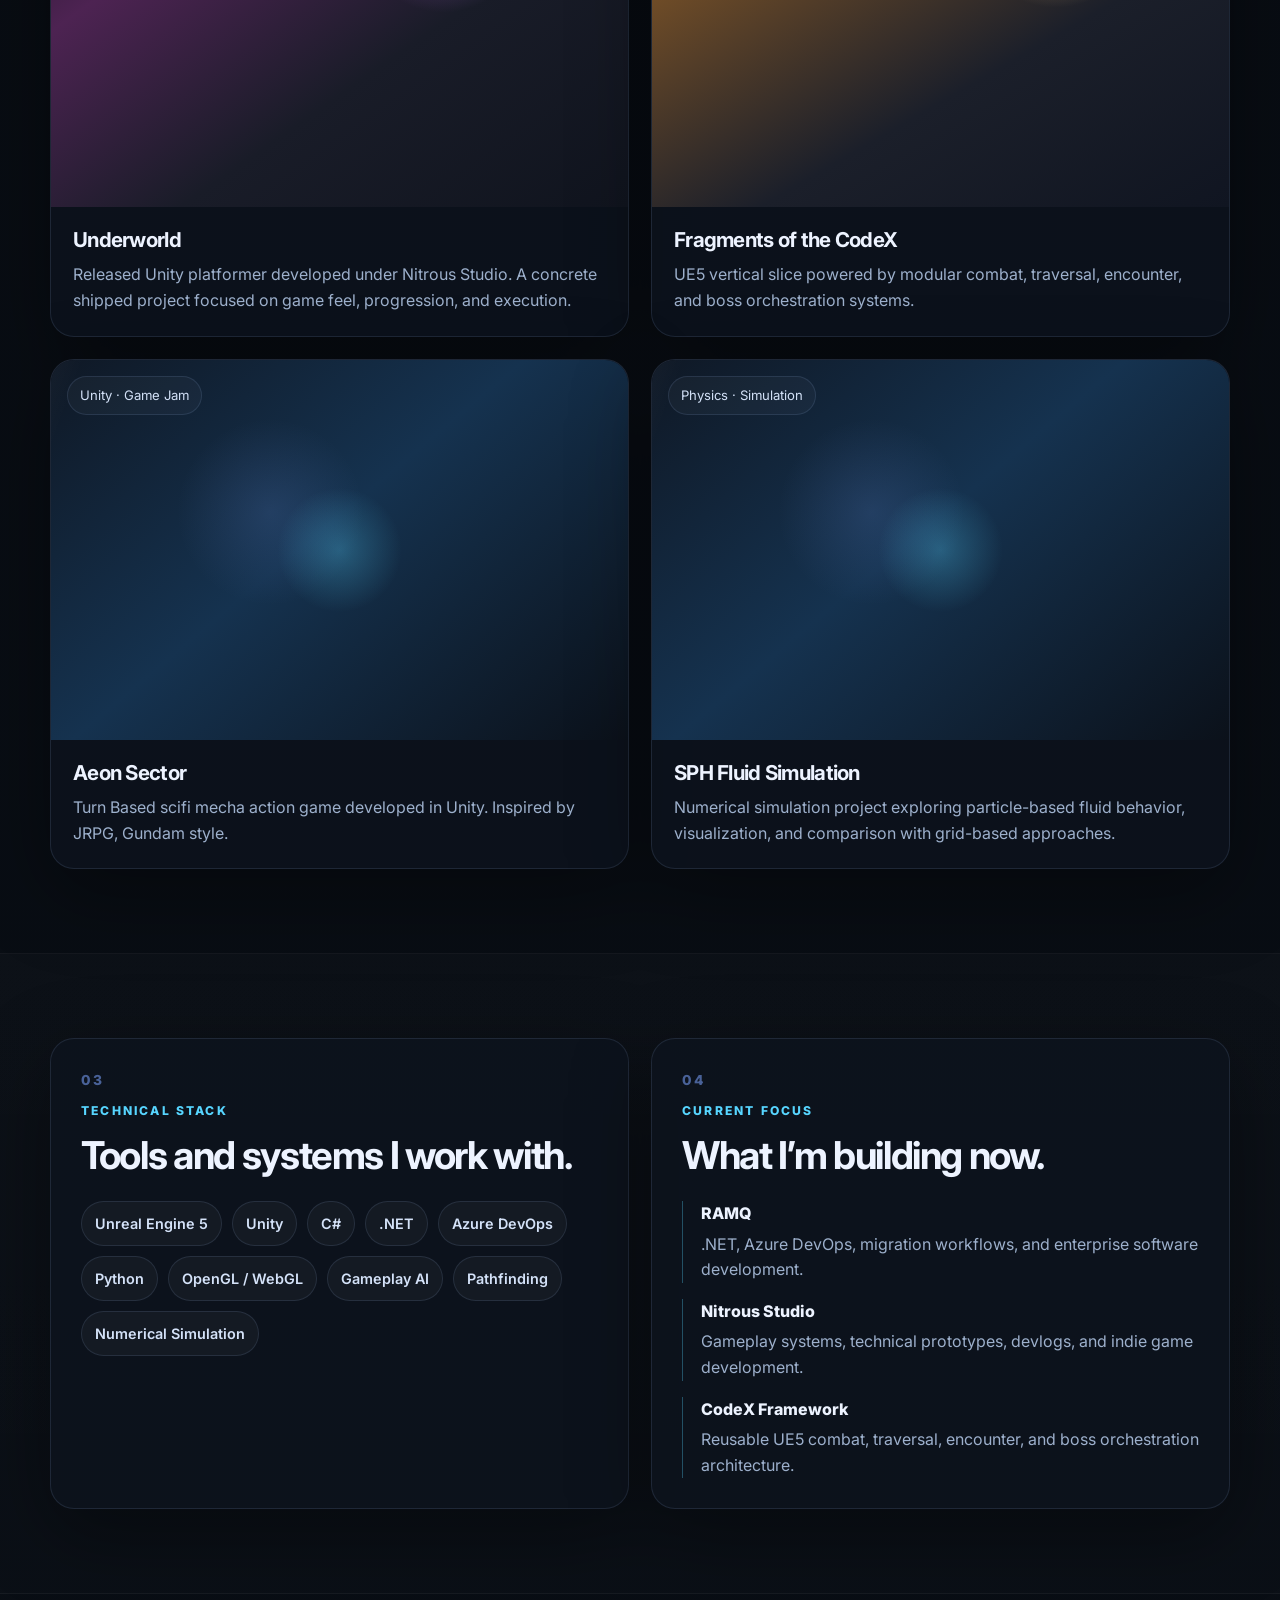
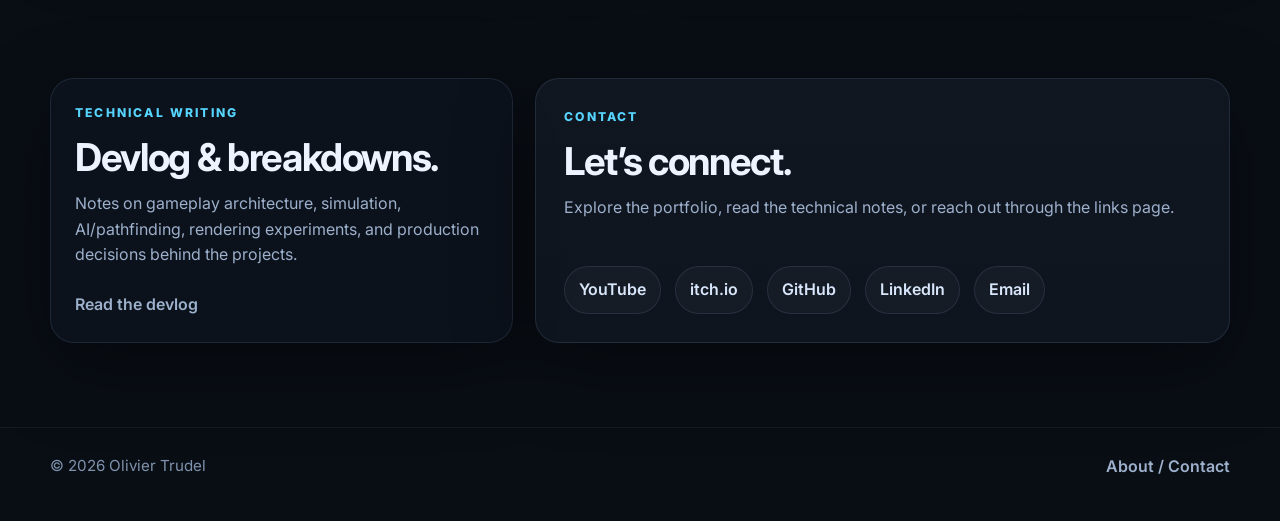
==== commit be0c6584: "ad Aeon Sector Article" ====
--- a/index.html
+++ b/index.html
@@ -163,6 +163,19 @@
                 <article class="home-work-card reveal">
                     <div class="home-work-media media-sph">
                         <div class="project-shine"></div>
+                        <div class="media-label">Unity · Game Jam</div>
+                    </div>
+                    <div class="home-work-body">
+                        <h3>Aeon Sector</h3>
+                        <p>
+                            Turn Based scifi mecha action game developed in Unity. Inspired by JRPG, Gundam style.
+                        </p>
+                    </div>
+                </article>
+
+                <article class="home-work-card reveal">
+                    <div class="home-work-media media-sph">
+                        <div class="project-shine"></div>
                         <div class="media-label">Physics · Simulation</div>
                     </div>
                     <div class="home-work-body">
--- a/styles.css
+++ b/styles.css
@@ -1068,7 +1068,7 @@
 
 .home-selected-grid {
     display: grid;
-    grid-template-columns: repeat(3, minmax(0, 1fr));
+    grid-template-columns: repeat(2, minmax(0, 1fr));
     gap: 22px;
 }
 
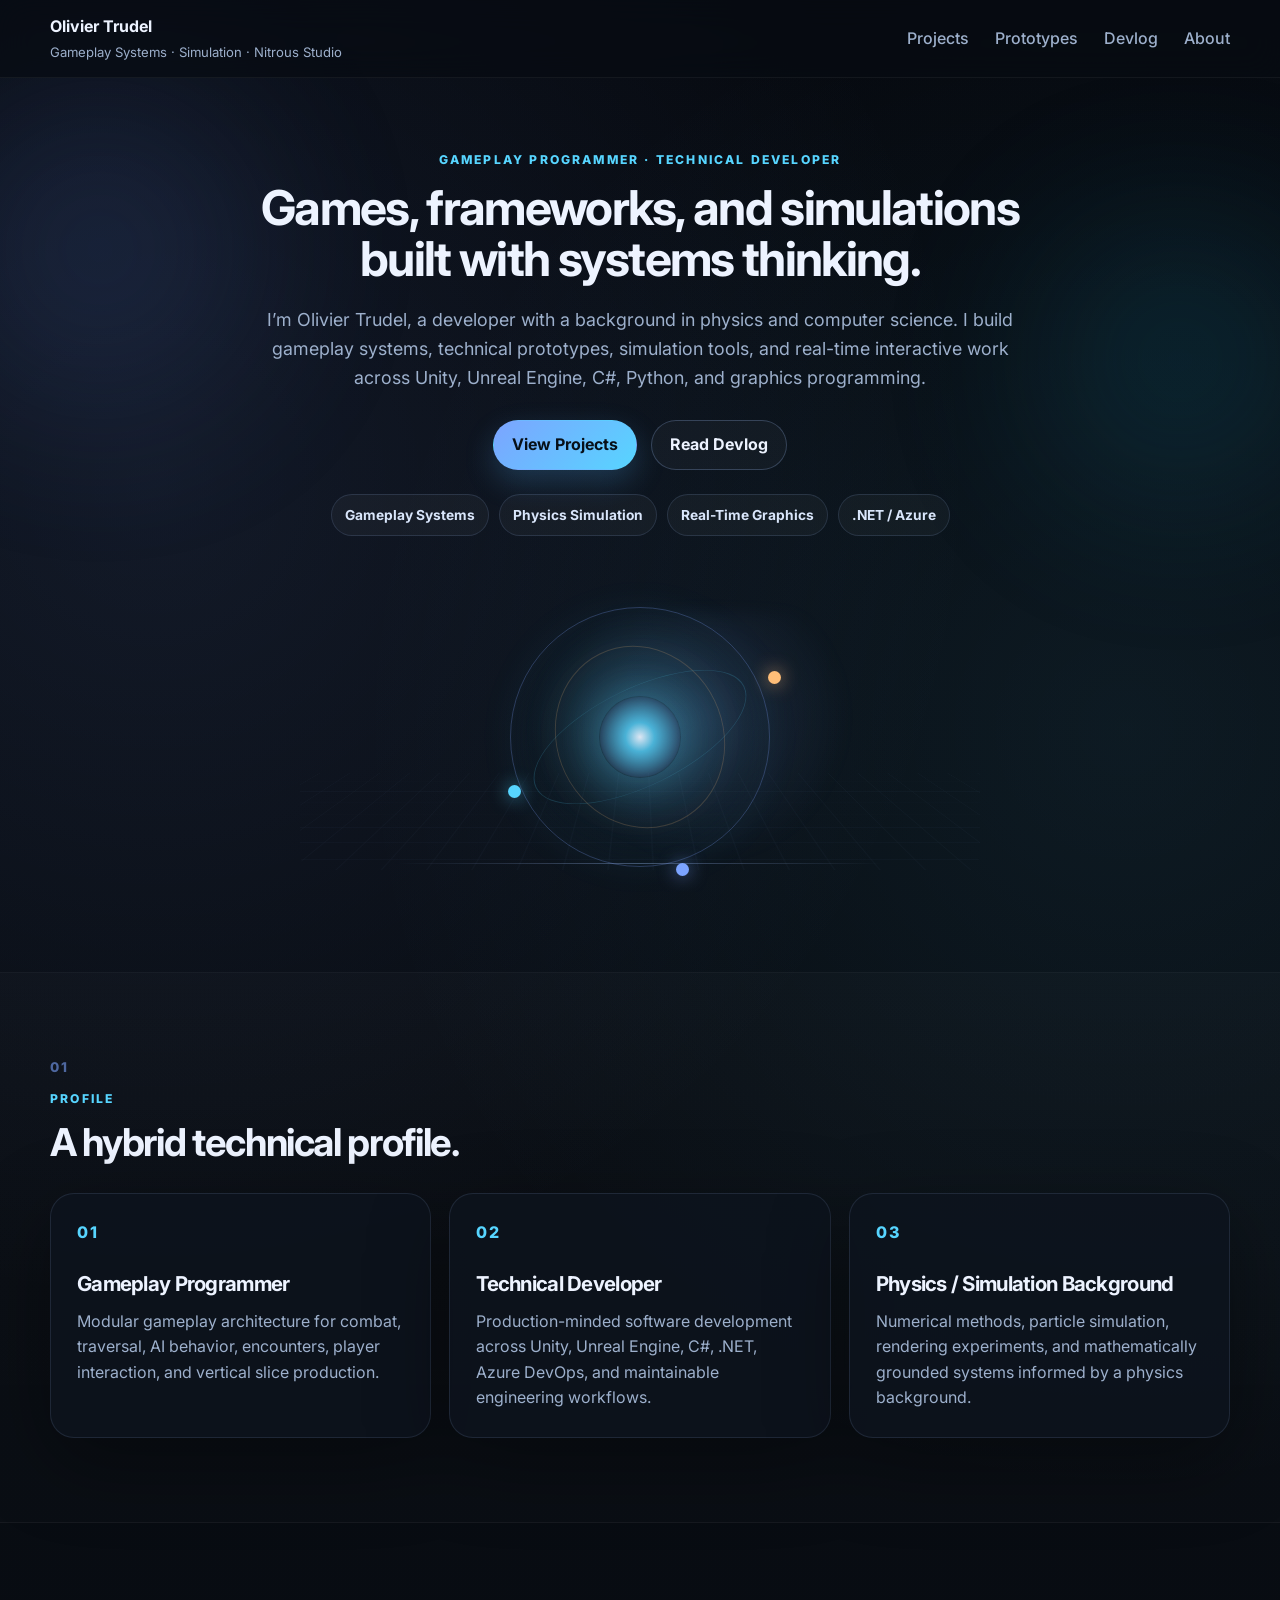
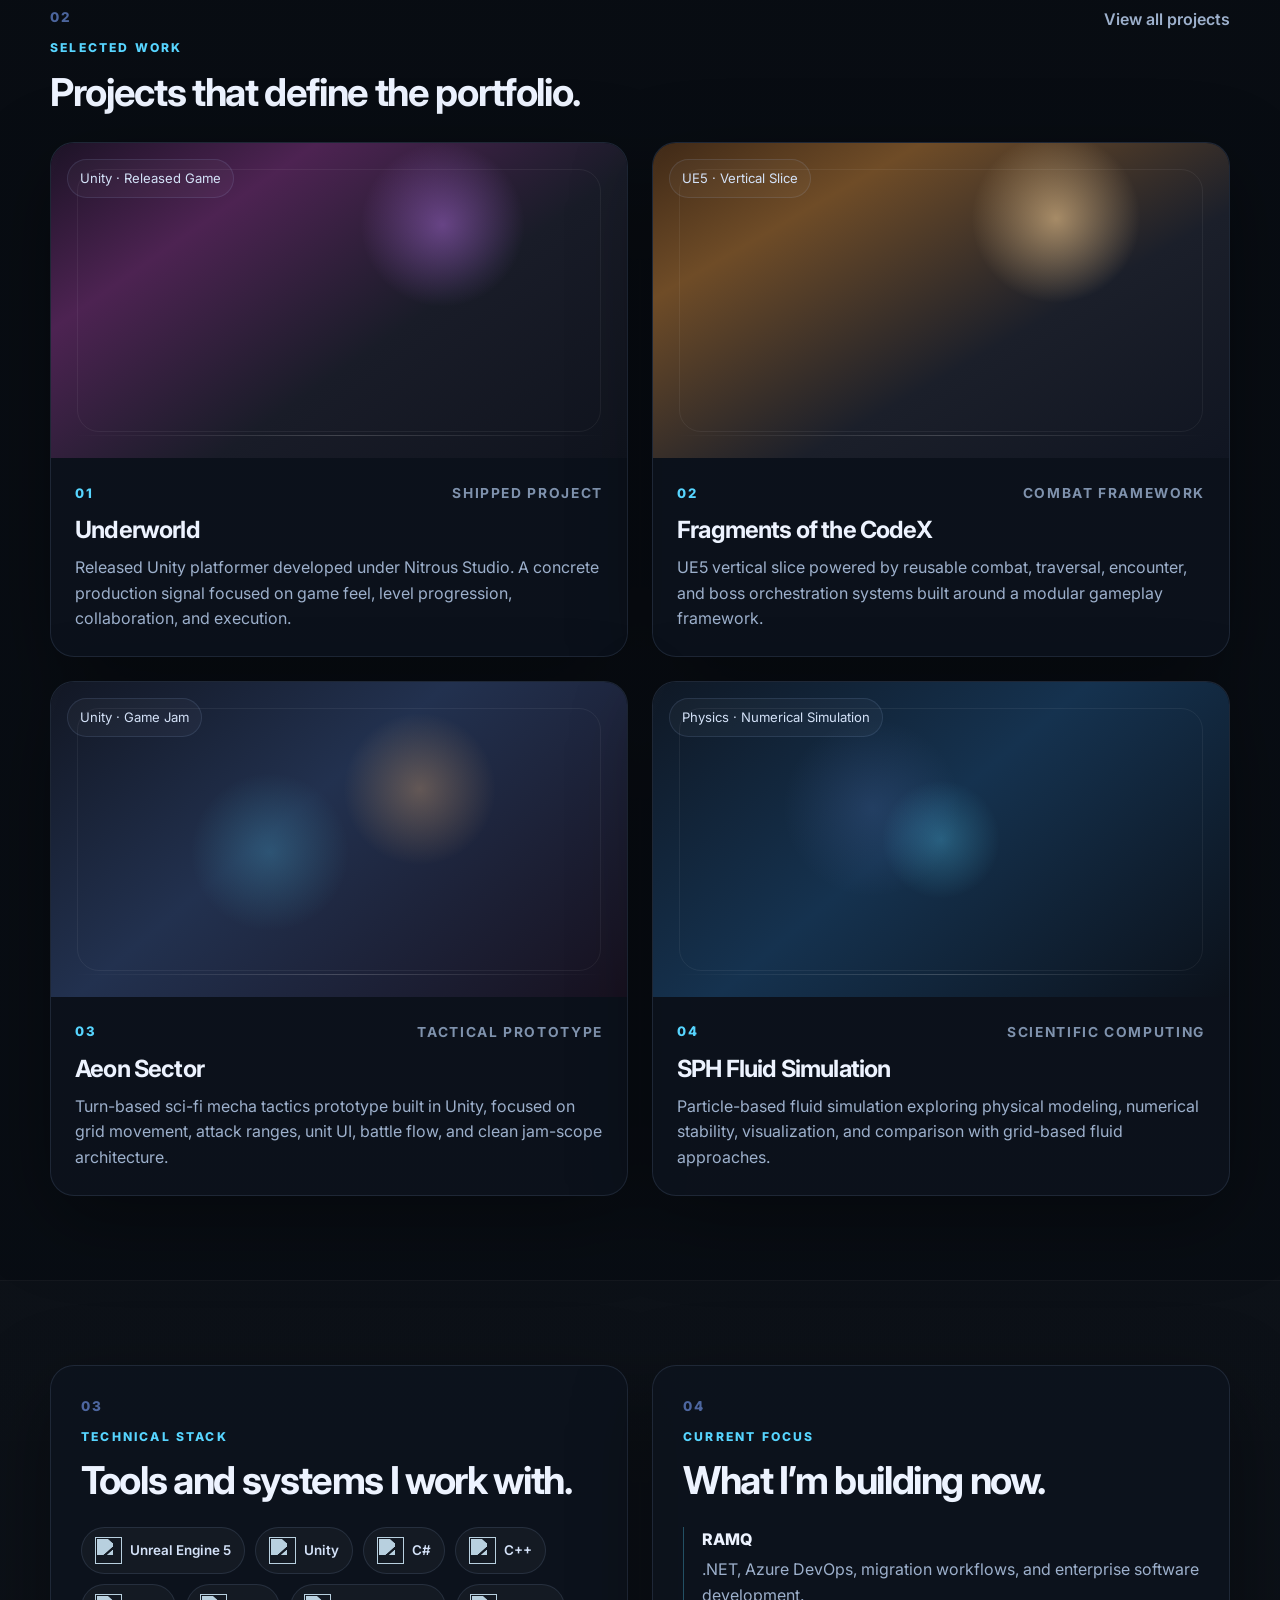
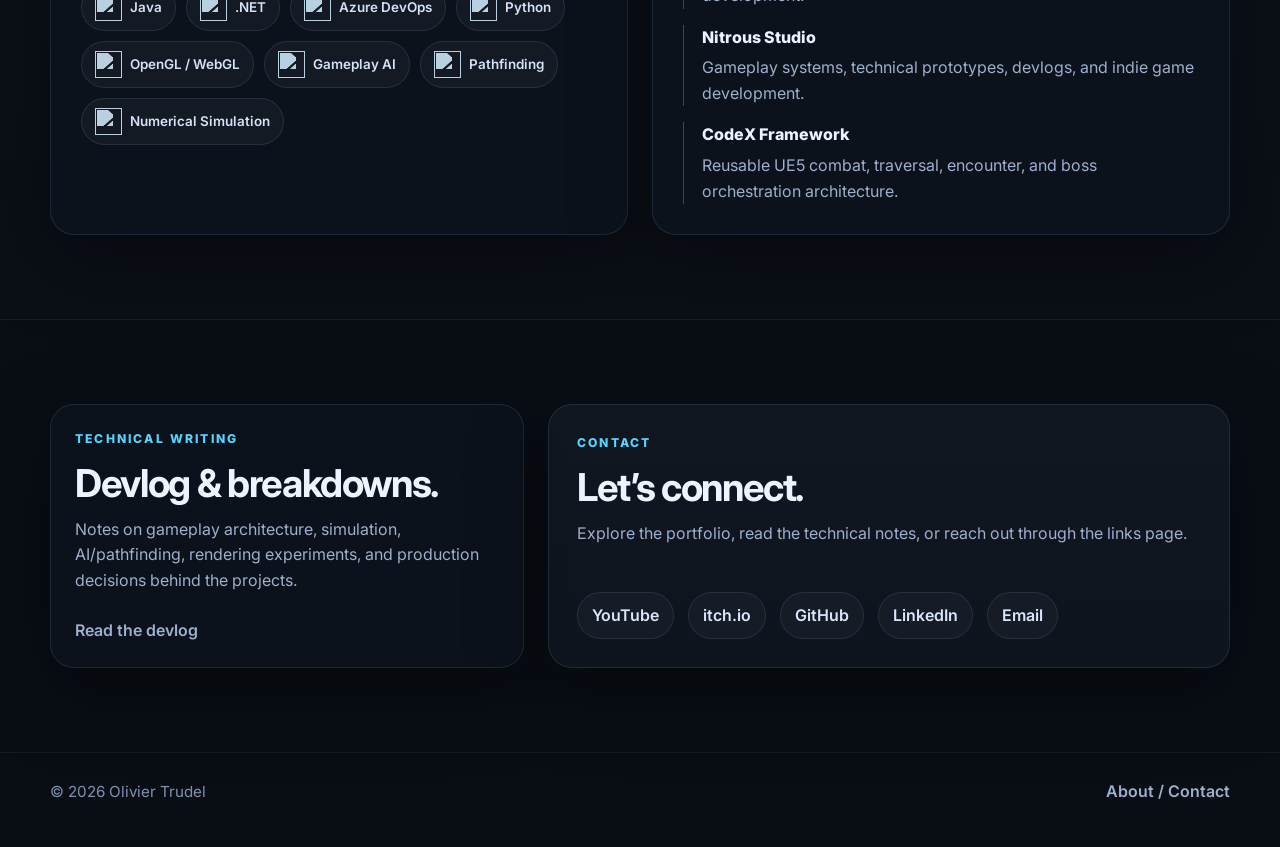
==== commit 01907a58: "Split stylesheet in multiple files" ====
--- a/index.html
+++ b/index.html
@@ -43,45 +43,49 @@
 </header>
 
 <main>
-    <section class="hero section home-hero">
-        <div class="container hero-grid home-hero-grid">
-            <div class="hero-copy reveal">
+    <section class="section home-hero-polished">
+        <div class="container home-hero-shell">
+            <div class="home-hero-copy reveal">
                 <p class="eyebrow">Gameplay Programmer · Technical Developer</p>
-                <h1 class="home-hero-title">Hi, I’m Olivier Trudel.</h1>
+                <h1 class="home-hero-title">Games, frameworks, and simulations built with systems thinking.</h1>
                 <p class="hero-text home-hero-text">
-                    I build gameplay systems, technical prototypes, simulations, and real-time interactive experiences.
-                    My work connects game development, physics, rendering, and software engineering.
+                    I’m Olivier Trudel, a developer with a background in physics and computer science.
+                    I build gameplay systems, technical prototypes, simulation tools, and real-time interactive work
+                    across Unity, Unreal Engine, C#, Python, and graphics programming.
                 </p>
 
-                <div class="hero-actions">
+                <div class="hero-actions home-hero-actions">
                     <a href="projects.html" class="btn btn-primary">View Projects</a>
-                    <a href="about.html" class="btn btn-secondary">About Me</a>
-                </div>
-
-                <div class="hero-pills compact-pills">
+                    <a href="devlog.html" class="btn btn-secondary">Read Devlog</a>
+                </div>
+
+                <div class="home-hero-meta" aria-label="Portfolio focus areas">
                     <span>Gameplay Systems</span>
-                    <span>Simulation</span>
+                    <span>Physics Simulation</span>
                     <span>Real-Time Graphics</span>
-                </div>
-            </div>
-
-
-
-
-            <div class="signal-orbit" aria-hidden="true">
-                <span class="orbit-ring ring-a"></span>
-                <span class="orbit-ring ring-b"></span>
-                <span class="orbit-core"></span>
-                <span class="orbit-node node-a"></span>
-                <span class="orbit-node node-b"></span>
-                <span class="orbit-node node-c"></span>
+                    <span>.NET / Azure</span>
+                </div>
+            </div>
+
+            <div class="hero-orbit-stage reveal" aria-hidden="true">
+                <div class="orbit-grid"></div>
+                <div class="orbit-halo"></div>
+                <div class="orbit-system orbit-system-a">
+                    <span class="orbit-ring orbit-ring-main"></span>
+                    <span class="orbit-ring orbit-ring-secondary"></span>
+                    <span class="orbit-ring orbit-ring-tilted"></span>
+                    <span class="orbit-core"></span>
+                    <span class="orbit-node orbit-node-a"></span>
+                    <span class="orbit-node orbit-node-b"></span>
+                    <span class="orbit-node orbit-node-c"></span>
+                </div>
             </div>
         </div>
     </section>
 
     <section class="section section-alt home-profile-section">
         <div class="container">
-            <div class="section-head reveal numbered-head">
+            <div class="section-head reveal numbered-head home-section-head">
                 <div>
                     <p class="section-number">01</p>
                     <p class="eyebrow">Profile</p>
@@ -94,8 +98,8 @@
                     <span class="profile-index">01</span>
                     <h3>Gameplay Programmer</h3>
                     <p>
-                        I design modular gameplay systems for combat, traversal, AI behavior, encounters,
-                        and player interaction.
+                        Modular gameplay architecture for combat, traversal, AI behavior, encounters,
+                        player interaction, and vertical slice production.
                     </p>
                 </article>
 
@@ -103,8 +107,8 @@
                     <span class="profile-index">02</span>
                     <h3>Technical Developer</h3>
                     <p>
-                        I work across Unity, Unreal Engine, C#, .NET, Azure-oriented workflows,
-                        and production-minded software architecture.
+                        Production-minded software development across Unity, Unreal Engine, C#, .NET,
+                        Azure DevOps, and maintainable engineering workflows.
                     </p>
                 </article>
 
@@ -112,8 +116,8 @@
                     <span class="profile-index">03</span>
                     <h3>Physics / Simulation Background</h3>
                     <p>
-                        My physics background shapes my interest in numerical methods, simulation,
-                        rendering, and mathematically grounded systems.
+                        Numerical methods, particle simulation, rendering experiments, and mathematically
+                        grounded systems informed by a physics background.
                     </p>
                 </article>
             </div>
@@ -122,7 +126,7 @@
 
     <section class="section home-work-section">
         <div class="container">
-            <div class="section-head reveal numbered-head">
+            <div class="section-head reveal numbered-head home-section-head">
                 <div>
                     <p class="section-number">02</p>
                     <p class="eyebrow">Selected Work</p>
@@ -132,60 +136,77 @@
             </div>
 
             <div class="home-selected-grid">
-                <article class="home-work-card reveal">
+                <a class="home-work-card reveal" href="underworld.html" aria-label="Open Underworld project">
                     <div class="home-work-media media-underworld">
                         <div class="project-shine"></div>
-                        <div class="media-label">Unity · Released</div>
+                        <div class="media-label">Unity · Released Game</div>
                     </div>
                     <div class="home-work-body">
+                        <div class="home-work-topline">
+                            <span>01</span>
+                            <p>Shipped Project</p>
+                        </div>
                         <h3>Underworld</h3>
                         <p>
-                            Released Unity platformer developed under Nitrous Studio. A concrete shipped project
-                            focused on game feel, progression, and execution.
+                            Released Unity platformer developed under Nitrous Studio. A concrete production signal
+                            focused on game feel, level progression, collaboration, and execution.
                         </p>
                     </div>
-                </article>
-
-                <article class="home-work-card reveal">
+                </a>
+
+                <a class="home-work-card reveal" href="fragments-codex.html" aria-label="Open Fragments of the CodeX project">
                     <div class="home-work-media media-fragments">
                         <div class="project-shine"></div>
                         <div class="media-label">UE5 · Vertical Slice</div>
                     </div>
                     <div class="home-work-body">
+                        <div class="home-work-topline">
+                            <span>02</span>
+                            <p>Combat Framework</p>
+                        </div>
                         <h3>Fragments of the CodeX</h3>
                         <p>
-                            UE5 vertical slice powered by modular combat, traversal, encounter, and boss
-                            orchestration systems.
+                            UE5 vertical slice powered by reusable combat, traversal, encounter, and boss orchestration
+                            systems built around a modular gameplay framework.
                         </p>
                     </div>
-                </article>
-
-                <article class="home-work-card reveal">
+                </a>
+
+                <a class="home-work-card reveal" href="projects.html" aria-label="Open Aeon Sector project">
+                    <div class="home-work-media media-aeon">
+                        <div class="project-shine"></div>
+                        <div class="media-label">Unity · Game Jam</div>
+                    </div>
+                    <div class="home-work-body">
+                        <div class="home-work-topline">
+                            <span>03</span>
+                            <p>Tactical Prototype</p>
+                        </div>
+                        <h3>Aeon Sector</h3>
+                        <p>
+                            Turn-based sci-fi mecha tactics prototype built in Unity, focused on grid movement,
+                            attack ranges, unit UI, battle flow, and clean jam-scope architecture.
+                        </p>
+                    </div>
+                </a>
+
+                <a class="home-work-card reveal" href="projects.html" aria-label="Open SPH simulation project">
                     <div class="home-work-media media-sph">
                         <div class="project-shine"></div>
-                        <div class="media-label">Unity · Game Jam</div>
+                        <div class="media-label">Physics · Numerical Simulation</div>
                     </div>
                     <div class="home-work-body">
-                        <h3>Aeon Sector</h3>
-                        <p>
-                            Turn Based scifi mecha action game developed in Unity. Inspired by JRPG, Gundam style.
-                        </p>
-                    </div>
-                </article>
-
-                <article class="home-work-card reveal">
-                    <div class="home-work-media media-sph">
-                        <div class="project-shine"></div>
-                        <div class="media-label">Physics · Simulation</div>
-                    </div>
-                    <div class="home-work-body">
+                        <div class="home-work-topline">
+                            <span>04</span>
+                            <p>Scientific Computing</p>
+                        </div>
                         <h3>SPH Fluid Simulation</h3>
                         <p>
-                            Numerical simulation project exploring particle-based fluid behavior, visualization,
-                            and comparison with grid-based approaches.
+                            Particle-based fluid simulation exploring physical modeling, numerical stability,
+                            visualization, and comparison with grid-based fluid approaches.
                         </p>
                     </div>
-                </article>
+                </a>
             </div>
         </div>
     </section>
@@ -197,6 +218,71 @@
                     <p class="section-number">03</p>
                     <p class="eyebrow">Technical Stack</p>
                     <h2>Tools and systems I work with.</h2>
+
+
+                    <div class="stack-cloud">
+                        <span class="stack-pill has-icon">
+                        <img src="https://cdn.jsdelivr.net/npm/simple-icons@v16/icons/unrealengine.svg" alt="" />
+                        Unreal Engine 5
+                        </span>
+
+                        <span class="stack-pill has-icon">
+                        <img src="https://cdn.jsdelivr.net/npm/simple-icons@v16/icons/unity.svg" alt="" />
+                        Unity
+                        </span>
+
+                        <span class="stack-pill has-icon">
+                        <img src="https://cdn.jsdelivr.net/gh/devicons/devicon@latest/icons/csharp/csharp-plain.svg" alt="" />
+                        C#
+                        </span>
+
+                        <span class="stack-pill has-icon">
+                        <img src="https://cdn.jsdelivr.net/npm/simple-icons@v16/icons/cplusplus.svg" alt="" />
+                        C++
+                        </span>
+
+                        <span class="stack-pill has-icon">
+                        <img src="https://cdn.jsdelivr.net/gh/devicons/devicon@latest/icons/java/java-original.svg" alt="" />
+                        Java
+                        </span>
+
+                        <span class="stack-pill has-icon">
+                        <img src="https://cdn.jsdelivr.net/npm/simple-icons@v16/icons/dotnet.svg" alt="" />
+                        .NET
+                        </span>
+
+                        <span class="stack-pill has-icon">
+                        <img src="https://cdn.jsdelivr.net/gh/devicons/devicon@latest/icons/azuredevops/azuredevops-original.svg" alt="" />
+                        Azure DevOps
+                        </span>
+
+                        <span class="stack-pill has-icon">
+                        <img src="https://cdn.jsdelivr.net/npm/simple-icons@v16/icons/python.svg" alt="" />
+                        Python
+                        </span>
+
+                        <span class="stack-pill has-icon">
+                        <img src="https://cdn.jsdelivr.net/npm/simple-icons@v16/icons/opengl.svg" alt="" />
+                        OpenGL / WebGL
+                        </span>
+
+                        <span class="stack-pill has-icon">
+                        <img src="https://raw.githubusercontent.com/lucide-icons/lucide/main/icons/brain-circuit.svg" alt="" />
+                        Gameplay AI
+                        </span>
+
+                        <span class="stack-pill has-icon">
+                        <img src="https://raw.githubusercontent.com/lucide-icons/lucide/main/icons/route.svg" alt="" />
+                        Pathfinding
+                        </span>
+
+                        <span class="stack-pill has-icon">
+                        <img src="https://raw.githubusercontent.com/lucide-icons/lucide/main/icons/chart-scatter.svg" alt="" />
+                        Numerical Simulation
+                        </span>
+                    </div>
+
+                    <!--
                     <div class="stack-cloud">
                         <span>Unreal Engine 5</span>
                         <span>Unity</span>
@@ -209,6 +295,7 @@
                         <span>Pathfinding</span>
                         <span>Numerical Simulation</span>
                     </div>
+                    -->
                 </div>
 
                 <div class="focus-panel reveal">
@@ -261,7 +348,6 @@
                         <a href="#">LinkedIn</a>
                         <a href="#">Email</a>
                     </div>
-
                 </article>
             </div>
         </div>
--- a/styles.css
+++ b/styles.css
@@ -1,1208 +1,4 @@
-:root {
-    --bg: #080c12;
-    --bg-2: #0c121b;
-    --panel: rgba(14, 20, 30, 0.78);
-    --panel-strong: rgba(16, 23, 35, 0.95);
-    --line: rgba(164, 195, 255, 0.12);
-    --line-strong: rgba(164, 195, 255, 0.24);
-    --text: #edf3ff;
-    --muted: #9db0cc;
-    --muted-2: #7f92ad;
-    --accent: #7ca4ff;
-    --accent-2: #57d5ff;
-    --accent-3: #ffbe78;
-    --shadow: 0 24px 80px rgba(0, 0, 0, 0.36);
-    --radius: 24px;
-    --radius-sm: 16px;
-    --container: 1180px;
-    --header-height: 78px;
-}
-
-* {
-    box-sizing: border-box;
-}
-
-html {
-    scroll-behavior: smooth;
-}
-
-body {
-    margin: 0;
-    color: var(--text);
-    background:
-            radial-gradient(circle at 12% 12%, rgba(124, 164, 255, 0.10), transparent 22%),
-            radial-gradient(circle at 88% 18%, rgba(87, 213, 255, 0.08), transparent 22%),
-            linear-gradient(180deg, #06090f 0%, #080c12 32%, #090e15 100%);
-    font-family: "Inter", sans-serif;
-    line-height: 1.6;
-    overflow-x: hidden;
-}
-
-body.menu-open {
-    overflow: hidden;
-}
-
-a {
-    color: inherit;
-    text-decoration: none;
-}
-
-.page-noise {
-    position: fixed;
-    inset: 0;
-    pointer-events: none;
-    z-index: 0;
-    opacity: 0.06;
-    background-image:
-            radial-gradient(circle at 20% 20%, white 0.5px, transparent 0.7px),
-            radial-gradient(circle at 80% 40%, white 0.5px, transparent 0.7px),
-            radial-gradient(circle at 50% 70%, white 0.5px, transparent 0.7px);
-    background-size: 180px 180px, 240px 240px, 200px 200px;
-}
-
-.page-glow {
-    position: fixed;
-    border-radius: 999px;
-    filter: blur(90px);
-    pointer-events: none;
-    z-index: 0;
-    opacity: 0.18;
-}
-
-.glow-1 {
-    width: 320px;
-    height: 320px;
-    top: 90px;
-    left: -60px;
-    background: #4e6db9;
-}
-
-.glow-2 {
-    width: 280px;
-    height: 280px;
-    right: -40px;
-    top: 220px;
-    background: #1686a4;
-}
-
-.container {
-    width: min(var(--container), calc(100% - 40px));
-    margin: 0 auto;
-    position: relative;
-    z-index: 1;
-}
-
-.section {
-    padding: 84px 0;
-}
-
-.section-alt {
-    background:
-            linear-gradient(180deg, rgba(255,255,255,0.015), rgba(255,255,255,0.006));
-    border-top: 1px solid rgba(255,255,255,0.04);
-    border-bottom: 1px solid rgba(255,255,255,0.04);
-}
-
-.eyebrow {
-    margin: 0 0 14px;
-    font-size: 0.76rem;
-    text-transform: uppercase;
-    letter-spacing: 0.18em;
-    font-weight: 800;
-    color: var(--accent-2);
-}
-
-h1, h2, h3 {
-    margin: 0;
-    line-height: 1.05;
-    letter-spacing: -0.035em;
-}
-
-h1 {
-    font-size: clamp(2.8rem, 5vw, 5rem);
-    max-width: 11.5ch;
-}
-
-h2 {
-    font-size: clamp(2rem, 3vw, 3rem);
-}
-
-h3 {
-    font-size: 1.28rem;
-}
-
-p {
-    margin: 0;
-    color: var(--muted);
-}
-
-.site-header {
-    position: sticky;
-    top: 0;
-    height: var(--header-height);
-    display: flex;
-    align-items: center;
-    z-index: 20;
-    background: rgba(8, 12, 18, 0.72);
-    backdrop-filter: blur(16px);
-    border-bottom: 1px solid rgba(255,255,255,0.05);
-}
-
-.nav {
-    display: flex;
-    align-items: center;
-    justify-content: space-between;
-    gap: 24px;
-    min-height: var(--header-height);
-}
-
-.brand {
-    display: inline-flex;
-    flex-direction: column;
-    gap: 3px;
-}
-
-.brand-title {
-    font-size: 1rem;
-    font-weight: 700;
-    color: var(--text);
-}
-
-.brand-subtitle {
-    font-size: 0.82rem;
-    color: var(--muted);
-}
-
-.nav-links {
-    display: flex;
-    align-items: center;
-    gap: 26px;
-}
-
-.nav-links a {
-    color: var(--muted);
-    font-weight: 500;
-    transition: color 160ms ease;
-}
-
-.nav-links a:hover,
-.section-link:hover,
-.back-top:hover {
-    color: var(--text);
-}
-
-.menu-toggle {
-    display: none;
-    width: 46px;
-    height: 46px;
-    border-radius: 12px;
-    border: 1px solid var(--line);
-    background: rgba(255,255,255,0.03);
-    cursor: pointer;
-    padding: 0;
-    position: relative;
-}
-
-.menu-toggle span {
-    position: absolute;
-    left: 12px;
-    right: 12px;
-    height: 2px;
-    background: var(--text);
-    transition: transform 180ms ease, top 180ms ease;
-}
-
-.menu-toggle span:first-child {
-    top: 17px;
-}
-
-.menu-toggle span:last-child {
-    top: 27px;
-}
-
-.menu-toggle.active span:first-child {
-    top: 22px;
-    transform: rotate(45deg);
-}
-
-.menu-toggle.active span:last-child {
-    top: 22px;
-    transform: rotate(-45deg);
-}
-
-.hero {
-    padding-top: 64px;
-}
-
-.hero-grid {
-    display: grid;
-    grid-template-columns: 1.06fr 0.94fr;
-    gap: 34px;
-    align-items: center;
-}
-
-.hero-text {
-    margin-top: 22px;
-    max-width: 62ch;
-    font-size: 1.05rem;
-}
-
-.hero-actions,
-.about-actions {
-    display: flex;
-    flex-wrap: wrap;
-    gap: 14px;
-    margin-top: 28px;
-}
-
-.btn {
-    min-height: 50px;
-    padding: 0 18px;
-    border-radius: 999px;
-    display: inline-flex;
-    align-items: center;
-    justify-content: center;
-    border: 1px solid transparent;
-    font-weight: 700;
-    transition: transform 160ms ease, border-color 160ms ease, background 160ms ease;
-}
-
-.btn:hover {
-    transform: translateY(-2px);
-}
-
-.btn-primary {
-    color: #071019;
-    background: linear-gradient(135deg, var(--accent), var(--accent-2));
-    box-shadow: 0 12px 30px rgba(88, 180, 255, 0.22);
-}
-
-.btn-secondary {
-    color: var(--text);
-    border-color: var(--line-strong);
-    background: rgba(255,255,255,0.03);
-}
-
-.hero-pills,
-.project-tags,
-.devlog-meta {
-    display: flex;
-    flex-wrap: wrap;
-    gap: 8px;
-}
-
-.hero-pills {
-    margin-top: 22px;
-}
-
-.hero-pills span,
-.project-tags span,
-.devlog-meta span,
-.media-label,
-.hud-tag {
-    border: 1px solid var(--line);
-    background: rgba(255,255,255,0.03);
-    color: #d4e2f8;
-    border-radius: 999px;
-    padding: 8px 12px;
-    font-size: 0.82rem;
-}
-
-.hero-panel,
-.project-card,
-.prototype-card,
-.devlog-card,
-.about-card,
-.contact-panel,
-.case-card {
-    border: 1px solid var(--line);
-    background: var(--panel);
-    border-radius: var(--radius);
-    box-shadow: var(--shadow);
-}
-
-.hero-panel {
-    position: relative;
-    overflow: hidden;
-    min-height: 580px;
-    background:
-            linear-gradient(180deg, rgba(255,255,255,0.02), rgba(255,255,255,0.01)),
-            linear-gradient(160deg, #1c1514 0%, #5d3c20 18%, #1a1f2b 58%, #111827 100%);
-}
-
-.hero-underworld {
-    background:
-            linear-gradient(180deg, rgba(255,255,255,0.02), rgba(255,255,255,0.01)),
-            linear-gradient(160deg, #1b1220 0%, #3e203b 20%, #141924 56%, #10141f 100%);
-}
-
-.hero-panel-overlay {
-    position: absolute;
-    inset: 0;
-    background:
-            radial-gradient(circle at 70% 20%, rgba(122, 164, 255, 0.16), transparent 18%),
-            linear-gradient(180deg, rgba(5,8,12,0.0), rgba(5,8,12,0.18));
-    pointer-events: none;
-}
-
-.hero-hud {
-    position: absolute;
-    top: 20px;
-    left: 20px;
-    right: 20px;
-    z-index: 2;
-    display: flex;
-    align-items: center;
-    flex-wrap: wrap;
-    gap: 10px;
-}
-
-.hud-status {
-    color: #d4dff0;
-    font-size: 0.86rem;
-}
-
-.hud-dot {
-    width: 8px;
-    height: 8px;
-    border-radius: 999px;
-    background: var(--accent-3);
-    box-shadow: 0 0 12px rgba(255, 190, 120, 0.7);
-}
-
-.hero-scene {
-    position: absolute;
-    inset: 0;
-    overflow: hidden;
-}
-
-.sun {
-    position: absolute;
-    width: 180px;
-    height: 180px;
-    border-radius: 999px;
-    top: 92px;
-    right: 78px;
-    background:
-            radial-gradient(circle, rgba(255, 214, 154, 0.95) 0%, rgba(255, 187, 90, 0.5) 42%, rgba(255, 187, 90, 0.0) 68%);
-    filter: blur(8px);
-}
-
-.ridge {
-    position: absolute;
-    left: -6%;
-    right: -6%;
-    border-radius: 40% 40% 0 0 / 100% 100% 0 0;
-}
-
-.ridge-back {
-    height: 180px;
-    bottom: 165px;
-    background: linear-gradient(180deg, rgba(72, 53, 35, 0.55), rgba(40, 32, 28, 0.78));
-    transform: skewX(-8deg);
-}
-
-.ridge-mid {
-    height: 220px;
-    bottom: 92px;
-    background: linear-gradient(180deg, rgba(95, 66, 38, 0.72), rgba(48, 37, 31, 0.94));
-    transform: skewX(7deg);
-}
-
-.ridge-front {
-    height: 210px;
-    bottom: -12px;
-    background: linear-gradient(180deg, rgba(32, 28, 33, 0.85), rgba(14, 18, 27, 1));
-}
-
-.tower {
-    position: absolute;
-    width: 78px;
-    height: 220px;
-    bottom: 130px;
-    left: 47%;
-    transform: translateX(-50%);
-    background: linear-gradient(180deg, rgba(28, 26, 31, 0.15), rgba(16, 18, 24, 0.9));
-    clip-path: polygon(34% 0, 66% 0, 74% 10%, 80% 100%, 20% 100%, 26% 10%);
-}
-
-.underworld-castle {
-    width: 110px;
-    height: 180px;
-    left: 42%;
-    bottom: 130px;
-    clip-path: polygon(15% 100%, 15% 40%, 28% 40%, 28% 12%, 40% 12%, 40% 40%, 60% 40%, 60% 22%, 72% 22%, 72% 40%, 85% 40%, 85% 100%);
-}
-
-.scan-line {
-    position: absolute;
-    inset: 0;
-    background: linear-gradient(180deg, transparent, rgba(255,255,255,0.08), transparent);
-    transform: translateY(-120%);
-    animation: scanMove 7s linear infinite;
-    opacity: 0.45;
-}
-
-.floating-grid {
-    position: absolute;
-    inset: auto -10% -6% -10%;
-    height: 48%;
-    background-image:
-            linear-gradient(rgba(140, 180, 255, 0.09) 1px, transparent 1px),
-            linear-gradient(90deg, rgba(140, 180, 255, 0.09) 1px, transparent 1px);
-    background-size: 40px 40px;
-    transform: perspective(600px) rotateX(72deg);
-    opacity: 0.32;
-}
-
-.hero-panel-content {
-    position: absolute;
-    left: 28px;
-    right: 28px;
-    bottom: 24px;
-    z-index: 2;
-}
-
-.panel-label {
-    margin-bottom: 10px;
-    color: var(--accent-2);
-    font-weight: 700;
-    text-transform: uppercase;
-    letter-spacing: 0.12em;
-    font-size: 0.8rem;
-}
-
-.hero-panel-content h3 {
-    font-size: 1.42rem;
-    max-width: 24ch;
-}
-
-.hero-panel-content p {
-    margin-top: 10px;
-    max-width: 44ch;
-    color: #cedaee;
-}
-
-.section-head {
-    margin-bottom: 28px;
-    display: flex;
-    align-items: end;
-    justify-content: space-between;
-    gap: 16px;
-}
-
-.section-link {
-    color: var(--muted);
-    font-weight: 600;
-}
-
-.projects-grid,
-.prototype-grid,
-.devlog-list {
-    display: grid;
-    gap: 22px;
-}
-
-.projects-grid {
-    grid-template-columns: repeat(2, minmax(0, 1fr));
-}
-
-.home-featured-grid .featured {
-    grid-column: span 2;
-}
-
-.project-card,
-.prototype-card,
-.devlog-card,
-.case-card,
-.about-card,
-.contact-panel {
-    transition: transform 180ms ease, border-color 180ms ease;
-}
-
-.project-card:hover,
-.prototype-card:hover,
-.devlog-card:hover,
-.case-card:hover,
-.about-card:hover,
-.contact-panel:hover {
-    transform: translateY(-4px);
-    border-color: rgba(124, 164, 255, 0.26);
-}
-
-.project-media {
-    position: relative;
-    height: 235px;
-    overflow: hidden;
-}
-
-.featured .project-media {
-    height: 300px;
-}
-
-.project-body {
-    padding: 22px;
-}
-
-.project-body h3,
-.prototype-card h3,
-.devlog-card h3 {
-    margin-top: 14px;
-    margin-bottom: 10px;
-}
-
-.media-label {
-    position: absolute;
-    top: 16px;
-    left: 16px;
-    z-index: 2;
-}
-
-.project-shine {
-    position: absolute;
-    inset: -20%;
-    background: linear-gradient(110deg, transparent 30%, rgba(255,255,255,0.14) 48%, transparent 66%);
-    transform: translateX(-60%);
-    animation: shineMove 9s ease-in-out infinite;
-}
-
-.media-underworld {
-    background:
-            radial-gradient(circle at 68% 26%, rgba(197, 125, 255, 0.4), transparent 18%),
-            linear-gradient(145deg, #1c1326 0%, #4d2352 26%, #191c28 60%, #10141e 100%);
-}
-
-.media-fragments {
-    background:
-            radial-gradient(circle at 70% 24%, rgba(255, 214, 154, 0.55), transparent 18%),
-            linear-gradient(150deg, #3f2917 0%, #6f4c27 24%, #1b1f2a 62%, #101521 100%);
-}
-
-.media-sph {
-    background:
-            radial-gradient(circle at 50% 50%, rgba(87, 213, 255, 0.28), transparent 18%),
-            radial-gradient(circle at 38% 40%, rgba(124, 164, 255, 0.14), transparent 22%),
-            linear-gradient(140deg, #0f1825 0%, #15324f 46%, #0b111a 100%);
-}
-
-.media-protocol {
-    background:
-            radial-gradient(circle at 52% 50%, rgba(124,164,255,0.24), transparent 18%),
-            linear-gradient(140deg, #111622 0%, #1c2436 45%, #101823 100%);
-}
-
-.case-list {
-    display: grid;
-    gap: 26px;
-}
-
-.case-card {
-    overflow: hidden;
-}
-
-.case-media.large {
-    height: 280px;
-}
-
-.case-media {
-    border-bottom: 1px solid rgba(255,255,255,0.05);
-}
-
-.case-content {
-    padding: 24px;
-}
-
-.case-kicker {
-    color: var(--accent-2);
-    text-transform: uppercase;
-    letter-spacing: 0.12em;
-    font-size: 0.78rem;
-    font-weight: 700;
-    margin-bottom: 10px;
-}
-
-.case-content > p {
-    margin-top: 16px;
-}
-
-.case-columns {
-    margin-top: 24px;
-    display: grid;
-    grid-template-columns: repeat(2, minmax(0, 1fr));
-    gap: 24px;
-}
-
-.case-columns ul,
-.about-card ul {
-    margin: 14px 0 0;
-    padding-left: 20px;
-    color: var(--muted);
-}
-
-.case-columns li + li,
-.about-card li + li {
-    margin-top: 10px;
-}
-
-.prototype-grid {
-    grid-template-columns: repeat(4, minmax(0, 1fr));
-}
-
-.prototype-page-grid {
-    gap: 18px;
-}
-
-.prototype-card {
-    padding: 16px;
-}
-
-.prototype-thumb {
-    height: 145px;
-    border-radius: var(--radius-sm);
-    margin-bottom: 16px;
-    border: 1px solid rgba(255,255,255,0.05);
-}
-
-.thumb-ray {
-    background: linear-gradient(135deg, #0b0f16, #20334e, #0d6070);
-}
-.thumb-chaos {
-    background: linear-gradient(135deg, #1d1027, #46205f, #11111a);
-}
-.thumb-vertex {
-    background: linear-gradient(135deg, #11192a, #194165, #0b1018);
-}
-.thumb-geometry {
-    background: linear-gradient(135deg, #231118, #6d273f, #131018);
-}
-.thumb-niagara {
-    background: linear-gradient(135deg, #0f1820, #0f4850, #141826);
-}
-.thumb-fluid-alt {
-    background: linear-gradient(135deg, #102033, #1a4d76, #0e1420);
-}
-.thumb-webgl {
-    background: linear-gradient(135deg, #141727, #284e80, #12131b);
-}
-.thumb-misc {
-    background: linear-gradient(135deg, #181818, #343434, #101010);
-}
-
-.about-grid {
-    display: grid;
-    grid-template-columns: 1.1fr 0.9fr;
-    gap: 24px;
-    align-items: start;
-}
-
-.about-copy p + p {
-    margin-top: 16px;
-}
-
-.about-card {
-    padding: 26px;
-    background: var(--panel-strong);
-}
-
-.contact-panel {
-    padding: 28px;
-    display: grid;
-    grid-template-columns: 1fr auto;
-    gap: 24px;
-    align-items: center;
-    background:
-            linear-gradient(180deg, rgba(255,255,255,0.02), rgba(255,255,255,0.01)),
-            var(--panel);
-}
-
-.contact-panel-alone {
-    margin-top: 28px;
-}
-
-.contact-links {
-    display: flex;
-    flex-wrap: wrap;
-    gap: 14px;
-}
-
-.contact-links a {
-    padding: 10px 14px;
-    border-radius: 999px;
-    border: 1px solid var(--line);
-    background: rgba(255,255,255,0.03);
-    color: #d8e6fb;
-    font-weight: 600;
-}
-
-.page-intro {
-    margin-bottom: 34px;
-}
-
-.page-title {
-    max-width: none;
-}
-
-.page-subtitle {
-    margin-top: 18px;
-    max-width: 70ch;
-    font-size: 1.04rem;
-}
-
-.large-devlog-list {
-    gap: 18px;
-}
-
-.devlog-card {
-    padding: 24px;
-}
-
-.site-footer {
-    padding: 26px 0 42px;
-    border-top: 1px solid rgba(255,255,255,0.05);
-}
-
-.footer-row {
-    display: flex;
-    align-items: center;
-    justify-content: space-between;
-    gap: 16px;
-}
-
-.footer-row p {
-    color: var(--muted-2);
-    font-size: 0.95rem;
-}
-
-.back-top {
-    color: var(--muted);
-    font-weight: 600;
-}
-
-/* reveal */
-.reveal {
-    opacity: 0;
-    transform: translateY(22px);
-    transition: opacity 600ms ease, transform 600ms ease;
-}
-
-.reveal.visible {
-    opacity: 1;
-    transform: translateY(0);
-}
-
-/* animations */
-@keyframes scanMove {
-    from { transform: translateY(-120%); }
-    to { transform: translateY(120%); }
-}
-
-@keyframes shineMove {
-    0% { transform: translateX(-80%); }
-    55% { transform: translateX(60%); }
-    100% { transform: translateX(60%); }
-}
-
-@media (max-width: 1080px) {
-    .hero-grid,
-    .about-grid,
-    .contact-panel,
-    .prototype-grid,
-    .projects-grid,
-    .case-columns {
-        grid-template-columns: 1fr;
-    }
-
-    .home-featured-grid .featured {
-        grid-column: auto;
-    }
-
-    .contact-panel {
-        align-items: start;
-    }
-}
-
-@media (max-width: 820px) {
-    .menu-toggle {
-        display: inline-block;
-    }
-
-    .nav-links {
-        position: fixed;
-        top: var(--header-height);
-        left: 0;
-        right: 0;
-        background: rgba(7, 11, 17, 0.98);
-        border-bottom: 1px solid rgba(255,255,255,0.05);
-        padding: 18px 20px 22px;
-        display: none;
-        flex-direction: column;
-        align-items: flex-start;
-        gap: 18px;
-    }
-
-    .nav-links.open {
-        display: flex;
-    }
-
-    .hero-panel {
-        min-height: 500px;
-    }
-}
-
-@media (max-width: 640px) {
-    .container {
-        width: min(var(--container), calc(100% - 24px));
-    }
-
-    .section {
-        padding: 72px 0;
-    }
-
-    .hero-actions,
-    .about-actions {
-        flex-direction: column;
-    }
-
-    .btn {
-        width: 100%;
-    }
-
-    .project-media {
-        height: 210px;
-    }
-
-    .featured .project-media,
-    .case-media.large {
-        height: 220px;
-    }
-
-    .hero-panel {
-        min-height: 440px;
-    }
-
-    .hero-panel-content {
-        left: 20px;
-        right: 20px;
-        bottom: 20px;
-    }
-
-    .footer-row {
-        flex-direction: column;
-        align-items: flex-start;
-    }
-}
-/* redesigned homepage */
-.home-hero {
-    padding-top: 76px;
-    padding-bottom: 96px;
-}
-
-.home-hero-grid {
-    grid-template-columns: minmax(0, 1fr) minmax(360px, 0.78fr);
-    gap: 54px;
-}
-
-.home-hero-title {
-    max-width: 12ch;
-}
-
-.home-hero-text {
-    max-width: 58ch;
-}
-
-.compact-pills {
-    max-width: 520px;
-}
-
-.home-signal-panel {
-    min-height: 520px;
-    background:
-            radial-gradient(circle at 50% 34%, rgba(87, 213, 255, 0.16), transparent 22%),
-            radial-gradient(circle at 74% 22%, rgba(124, 164, 255, 0.18), transparent 18%),
-            linear-gradient(160deg, #111724 0%, #141b2a 42%, #0c111b 100%);
-}
-
-.signal-orbit {
-    position: absolute;
-    inset: 70px 28px 160px;
-    display: grid;
-    place-items: center;
-    opacity: 0.95;
-}
-
-.orbit-ring,
-.orbit-core,
-.orbit-node {
-    position: absolute;
-    border-radius: 999px;
-}
-
-.orbit-ring {
-    border: 1px solid rgba(124, 164, 255, 0.22);
-    box-shadow: inset 0 0 42px rgba(87, 213, 255, 0.04);
-}
-
-.ring-a {
-    width: 270px;
-    height: 270px;
-}
-
-.ring-b {
-    width: 180px;
-    height: 180px;
-    transform: rotate(28deg) skew(10deg);
-    border-color: rgba(255, 190, 120, 0.18);
-}
-
-.orbit-core {
-    width: 78px;
-    height: 78px;
-    background: radial-gradient(circle, rgba(87, 213, 255, 0.85), rgba(124, 164, 255, 0.08) 68%, transparent 70%);
-    box-shadow: 0 0 36px rgba(87, 213, 255, 0.28);
-}
-
-.orbit-node {
-    width: 12px;
-    height: 12px;
-    background: var(--accent-3);
-    box-shadow: 0 0 18px rgba(255, 190, 120, 0.76);
-}
-
-.node-a { transform: translate(132px, -60px); }
-.node-b { transform: translate(-118px, 50px); background: var(--accent-2); }
-.node-c { transform: translate(46px, 118px); background: var(--accent); }
-
-.signal-content {
-    bottom: 26px;
-}
-
-.signal-list {
-    display: grid;
-    gap: 12px;
-    margin-top: 14px;
-}
-
-.signal-list div {
-    display: grid;
-    grid-template-columns: auto 1fr;
-    column-gap: 12px;
-    row-gap: 2px;
-    padding: 12px;
-    border: 1px solid rgba(164, 195, 255, 0.12);
-    border-radius: 16px;
-    background: rgba(255, 255, 255, 0.035);
-}
-
-.signal-list span {
-    grid-row: span 2;
-    color: var(--accent-2);
-    font-weight: 800;
-    font-size: 0.8rem;
-    letter-spacing: 0.12em;
-}
-
-.signal-list strong {
-    color: var(--text);
-    line-height: 1.2;
-}
-
-.signal-list p {
-    margin-top: 2px;
-    font-size: 0.9rem;
-    color: var(--muted);
-}
-
-.numbered-head {
-    align-items: start;
-}
-
-.section-number {
-    margin: 0 0 10px;
-    color: rgba(124, 164, 255, 0.55);
-    font-size: 0.86rem;
-    font-weight: 800;
-    letter-spacing: 0.18em;
-}
-
-.home-profile-grid {
-    display: grid;
-    grid-template-columns: repeat(3, minmax(0, 1fr));
-    gap: 18px;
-}
-
-.profile-card,
-.home-work-card,
-.stack-panel,
-.focus-panel {
-    border: 1px solid var(--line);
-    background: var(--panel);
-    border-radius: var(--radius);
-    box-shadow: var(--shadow);
-    transition: transform 180ms ease, border-color 180ms ease;
-}
-
-.profile-card:hover,
-.home-work-card:hover,
-.stack-panel:hover,
-.focus-panel:hover {
-    transform: translateY(-4px);
-    border-color: rgba(124, 164, 255, 0.26);
-}
-
-.profile-card {
-    padding: 26px;
-    min-height: 245px;
-}
-
-.profile-index {
-    display: inline-flex;
-    margin-bottom: 28px;
-    color: var(--accent-2);
-    font-weight: 800;
-    letter-spacing: 0.12em;
-}
-
-.profile-card h3 {
-    margin-bottom: 14px;
-}
-
-.home-selected-grid {
-    display: grid;
-    grid-template-columns: repeat(2, minmax(0, 1fr));
-    gap: 22px;
-}
-
-.home-work-card {
-    overflow: hidden;
-    display: flex;
-    flex-direction: column;
-}
-
-.home-work-media {
-    position: relative;
-    min-height: 380px;
-    overflow: hidden;
-}
-
-.home-work-body {
-    padding: 22px;
-}
-
-.home-work-body h3 {
-    margin-bottom: 12px;
-}
-
-.home-split-grid {
-    display: grid;
-    grid-template-columns: 1fr 1fr;
-    gap: 22px;
-}
-
-.stack-panel,
-.focus-panel {
-    padding: 30px;
-}
-
-.stack-cloud {
-    display: flex;
-    flex-wrap: wrap;
-    gap: 10px;
-    margin-top: 26px;
-}
-
-.stack-cloud span {
-    border: 1px solid var(--line);
-    background: rgba(255,255,255,0.035);
-    color: #d4e2f8;
-    border-radius: 999px;
-    padding: 10px 13px;
-    font-size: 0.9rem;
-    font-weight: 600;
-}
-
-.focus-list {
-    display: grid;
-    gap: 16px;
-    margin-top: 26px;
-}
-
-.focus-list div {
-    padding-left: 18px;
-    border-left: 1px solid rgba(87, 213, 255, 0.32);
-}
-
-.focus-list span {
-    display: block;
-    margin-bottom: 5px;
-    color: var(--text);
-    font-weight: 800;
-}
-
-.home-bottom-grid {
-    display: grid;
-    grid-template-columns: 0.8fr 1.2fr;
-    gap: 22px;
-    align-items: stretch;
-}
-
-.home-devlog-card h2,
-.home-contact-card h2 {
-    margin-bottom: 14px;
-}
-
-.inline-link {
-    display: inline-flex;
-    margin-top: 24px;
-}
-
-.home-contact-card {
-    grid-template-columns: 1fr;
-    align-content: space-between;
-}
-
-@media (max-width: 1080px) {
-    .home-hero-grid,
-    .home-profile-grid,
-    .home-selected-grid,
-    .home-split-grid,
-    .home-bottom-grid {
-        grid-template-columns: 1fr;
-    }
-
-    .home-signal-panel {
-        min-height: 460px;
-    }
-
-    .signal-orbit {
-        inset: 58px 28px 170px;
-    }
-}
-
-@media (max-width: 640px) {
-    .home-hero {
-        padding-top: 54px;
-        padding-bottom: 72px;
-    }
-
-    .home-hero-title {
-        max-width: 9ch;
-    }
-
-    .profile-card,
-    .stack-panel,
-    .focus-panel {
-        padding: 22px;
-    }
-
-    .home-work-media {
-        min-height: 150px;
-    }
-
-    .signal-list div {
-        grid-template-columns: 1fr;
-    }
-
-    .signal-list span {
-        grid-row: auto;
-    }
-}
+@import url("css/base.css");
+@import url("css/components.css");
+@import url("css/home.css");
+@import url("css/responsive.css");
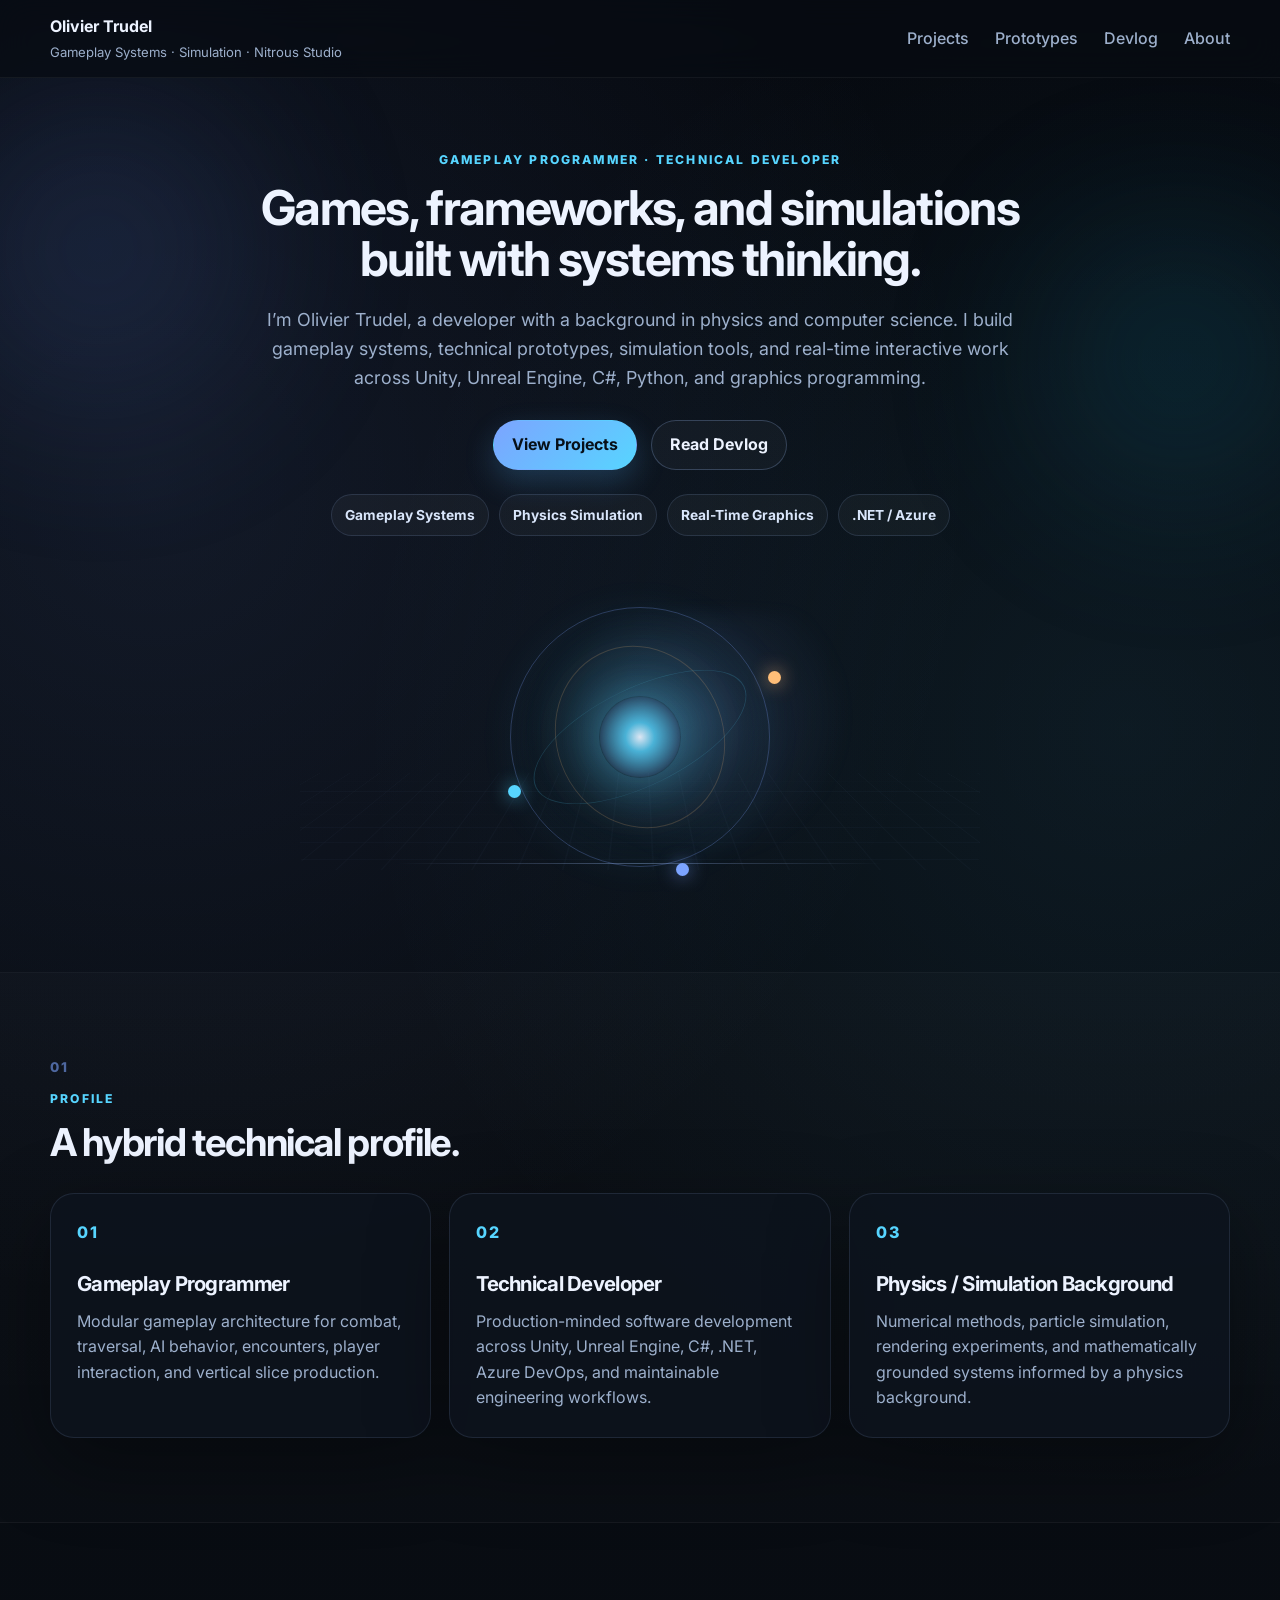
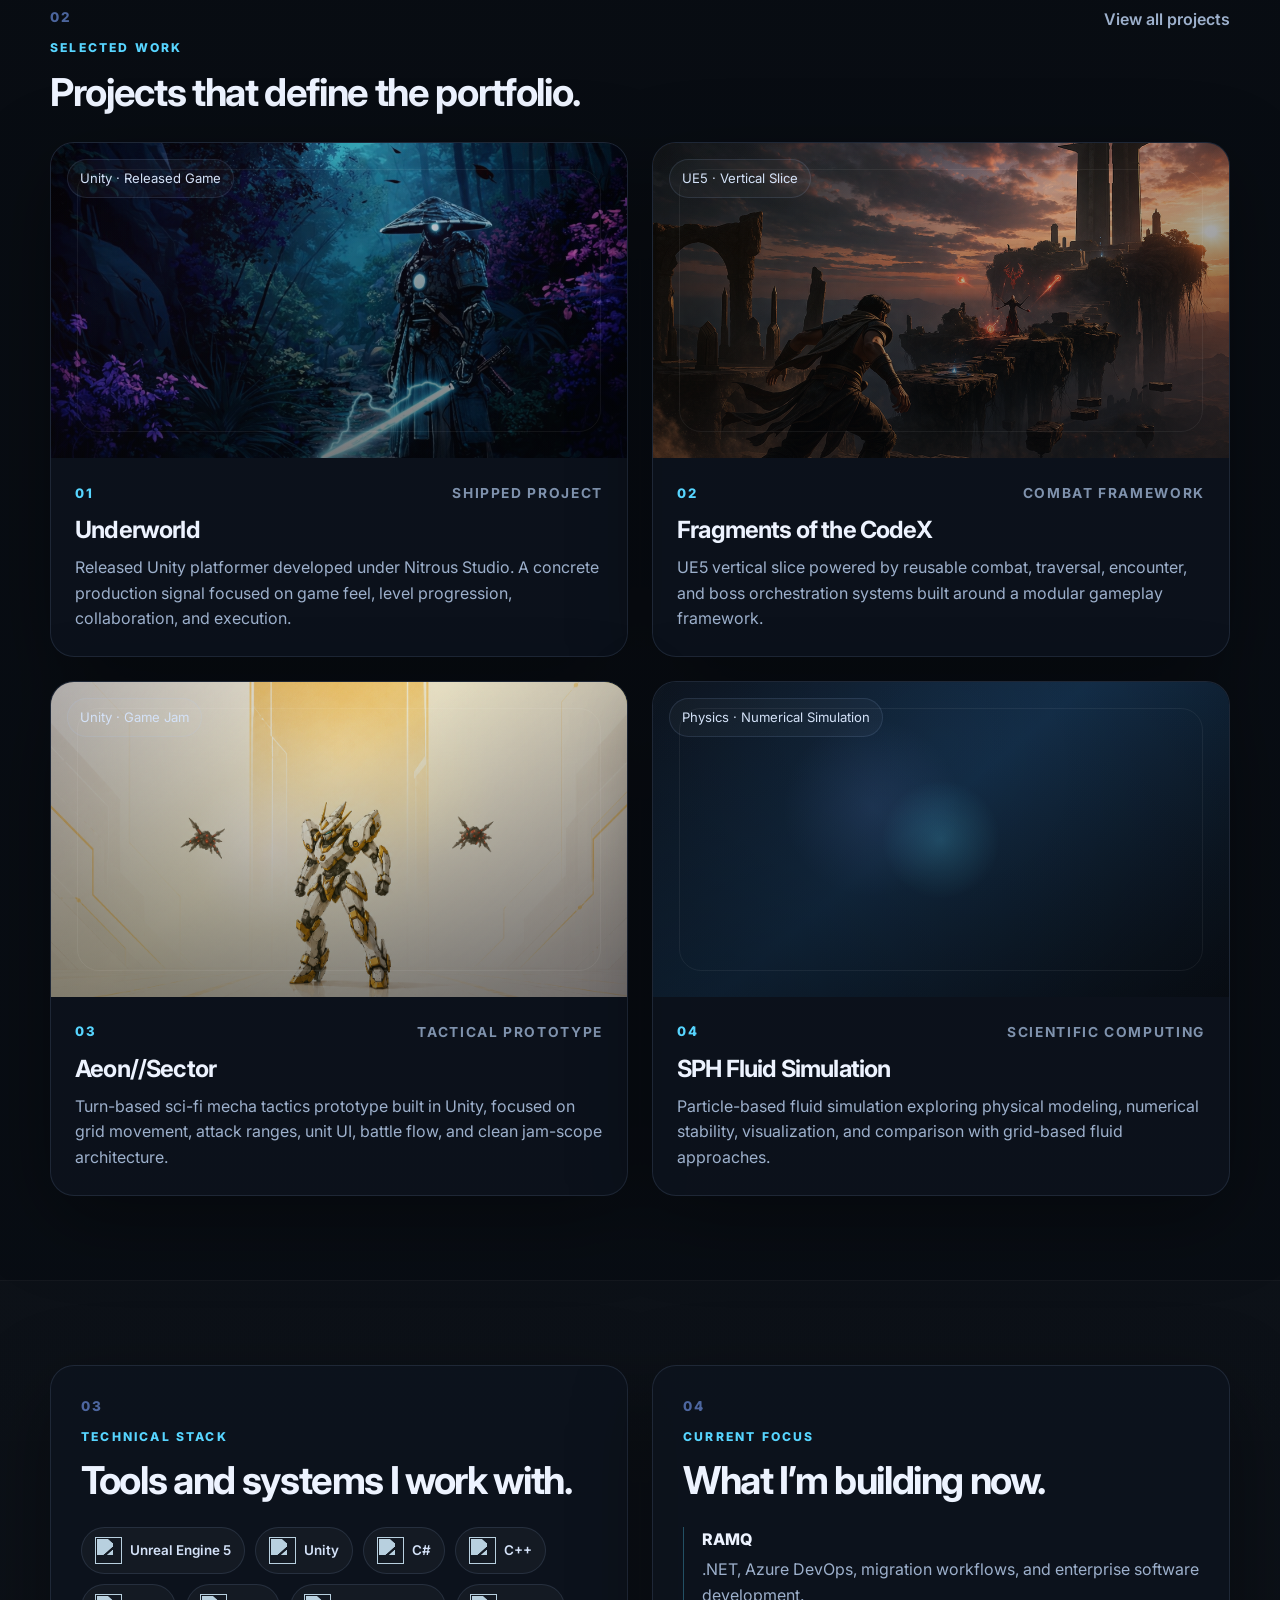
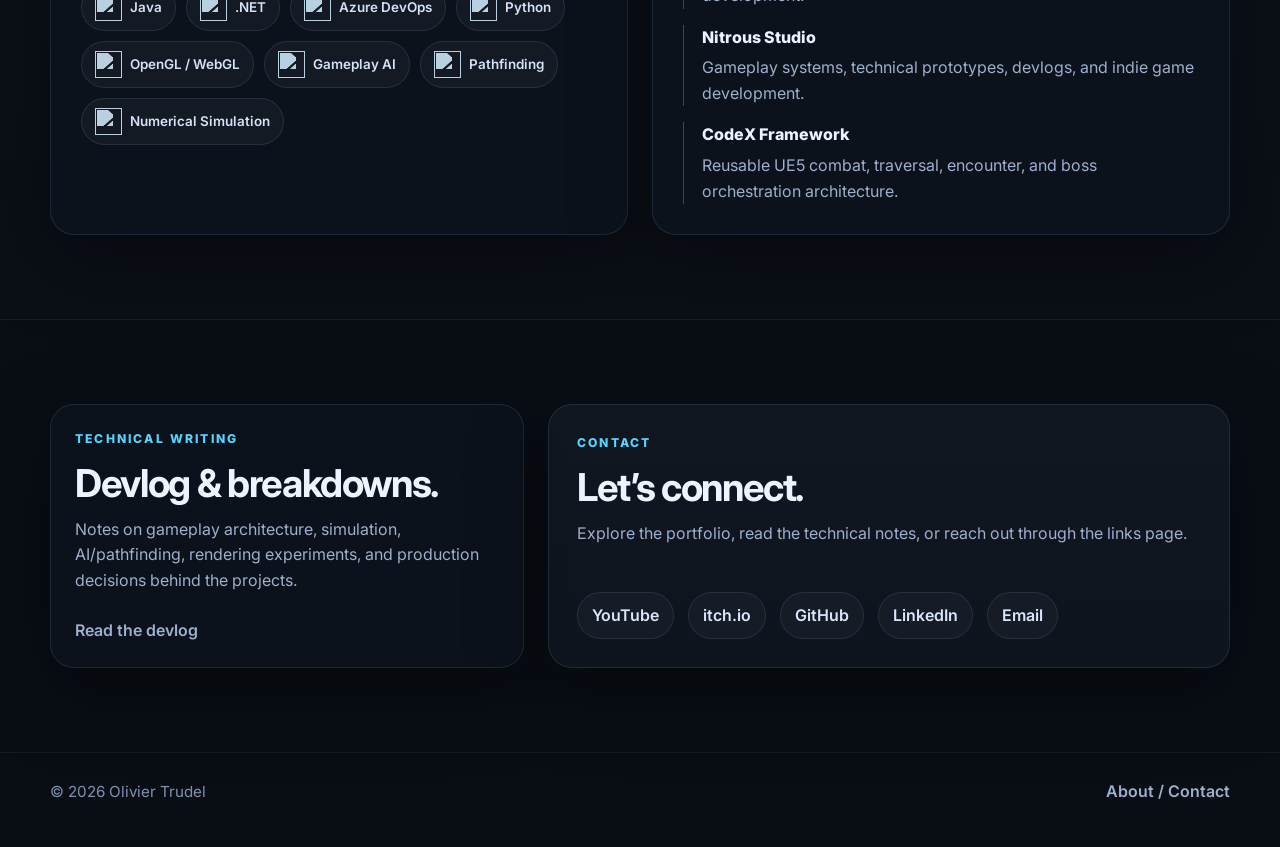
==== commit 6b19739b: "Add correct home media css + img assets" ====
--- a/index.html
+++ b/index.html
@@ -1,5 +1,6 @@
 <!DOCTYPE html>
 <html lang="en">
+
 <head>
     <meta charset="UTF-8" />
     <meta name="viewport" content="width=device-width, initial-scale=1.0" />
@@ -16,7 +17,9 @@
     />
     <link rel="stylesheet" href="styles.css" />
 </head>
+
 <body>
+
 <div class="page-noise"></div>
 <div class="page-glow glow-1"></div>
 <div class="page-glow glow-2"></div>
@@ -136,8 +139,20 @@
             </div>
 
             <div class="home-selected-grid">
+
+                <!-- UNDERWORLD -->
                 <a class="home-work-card reveal" href="underworld.html" aria-label="Open Underworld project">
                     <div class="home-work-media media-underworld">
+
+                        <img
+                                class="media-image"
+                                src="assets/img/Underworld_vertical02.png"
+                                height="1536"
+                                width="1024"
+                                alt="Underworld project artwork"
+                                loading="lazy"
+                        />
+
                         <div class="project-shine"></div>
                         <div class="media-label">Unity · Released Game</div>
                     </div>
@@ -156,6 +171,16 @@
 
                 <a class="home-work-card reveal" href="fragments-codex.html" aria-label="Open Fragments of the CodeX project">
                     <div class="home-work-media media-fragments">
+
+                        <img
+                                class="media-image"
+                                src="assets/img/FOTCodeX.png"
+                                height="1402"
+                                width="1121"
+                                alt="Fragments of the CodeX preview"
+                                loading="lazy"
+                        />
+
                         <div class="project-shine"></div>
                         <div class="media-label">UE5 · Vertical Slice</div>
                     </div>
@@ -172,17 +197,30 @@
                     </div>
                 </a>
 
-                <a class="home-work-card reveal" href="projects.html" aria-label="Open Aeon Sector project">
+                <a class="home-work-card reveal" href="projects.html" aria-label="Open Aeon//Sector project">
                     <div class="home-work-media media-aeon">
+
+                        <img
+                                class="media-image"
+                                src="assets/img/AeonSector_NoLogo.png"
+                                height="1078"
+                                width="1459"
+                                alt="Aeon//Sector preview"
+                                loading="lazy"
+                        />
+
+
                         <div class="project-shine"></div>
                         <div class="media-label">Unity · Game Jam</div>
                     </div>
+
+
                     <div class="home-work-body">
                         <div class="home-work-topline">
                             <span>03</span>
                             <p>Tactical Prototype</p>
                         </div>
-                        <h3>Aeon Sector</h3>
+                        <h3>Aeon//Sector</h3>
                         <p>
                             Turn-based sci-fi mecha tactics prototype built in Unity, focused on grid movement,
                             attack ranges, unit UI, battle flow, and clean jam-scope architecture.
